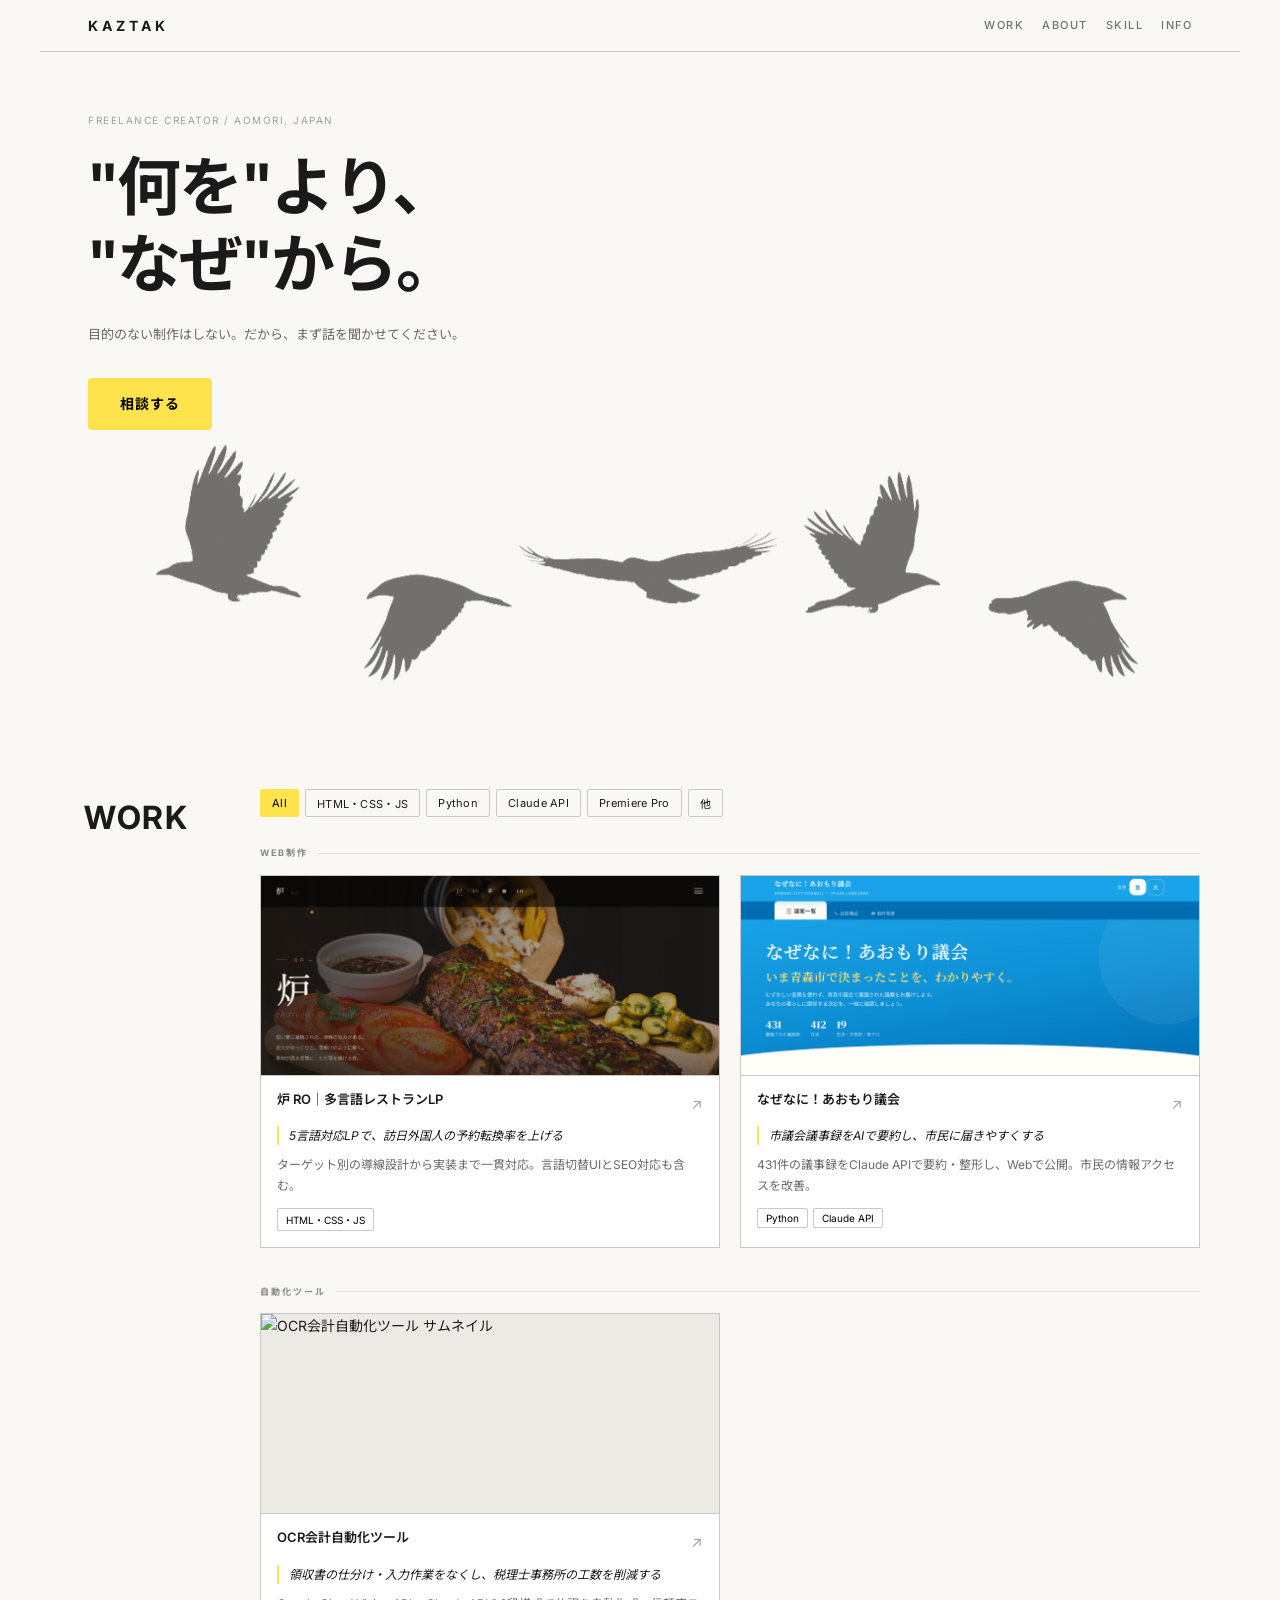
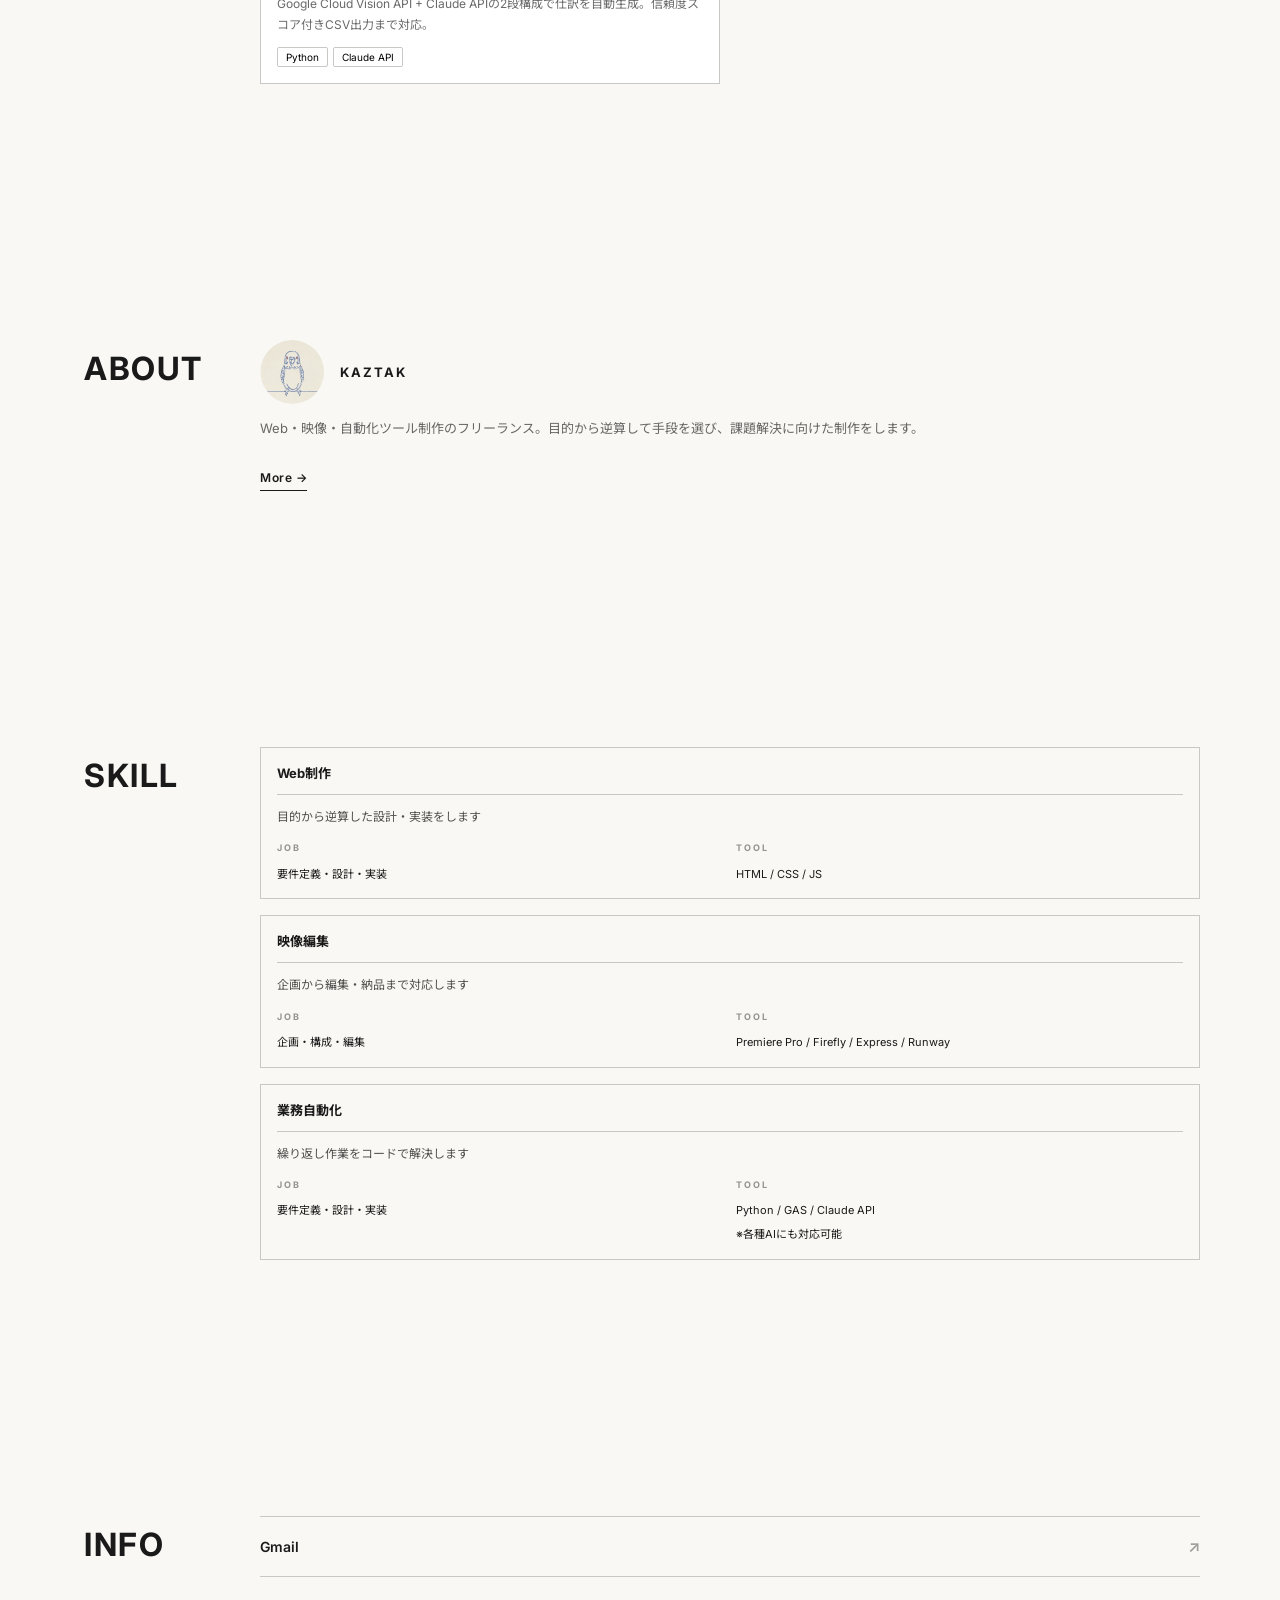
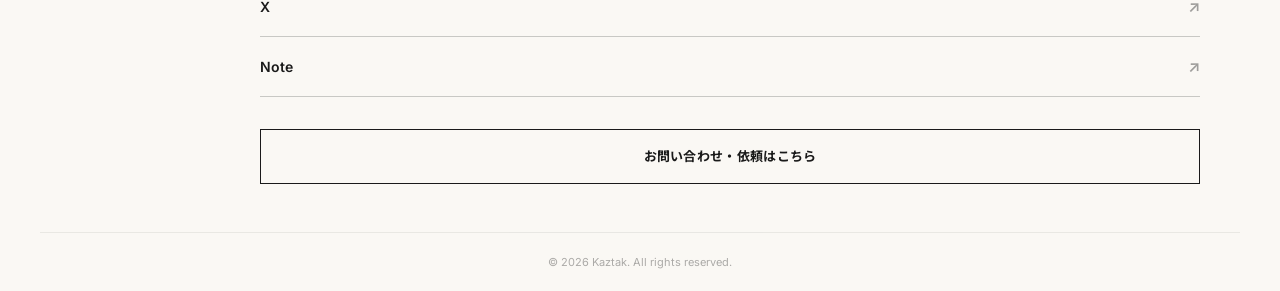
==== index.html @ bf5a6b58 "Update index.html" ====
<!DOCTYPE html>
<html lang="ja">
<head>
  <meta charset="UTF-8">
  <meta name="viewport" content="width=device-width, initial-scale=1.0">
  <title>Kaztak | Portfolio</title>
  <meta name="description" content="何を作るかより、なぜ作るかから考える。Web・映像・自動化ツール制作のポートフォリオ。">
  <link rel="preconnect" href="https://fonts.googleapis.com">
  <link rel="preconnect" href="https://fonts.gstatic.com" crossorigin>
  <link href="https://fonts.googleapis.com/css2?family=Inter:wght@400;500;600;700&family=Noto+Sans+JP:wght@400;500;700&display=swap" rel="stylesheet">
  <link rel="stylesheet" href="css/style.css">
  <link rel="icon" href="image/和紙SNSアイコン.png">
  <script src="js/script.js" defer></script>
</head>
<body>

  <!-- ========== Navigation ========== -->
  <nav class="nav" role="navigation" aria-label="メインナビゲーション">
    <div class="nav-logo"><a href="index.html">Kaztak</a></div>
    <div class="nav-links">
      <a href="#work">Work</a>
      <a href="#about">About</a>
      <a href="#skill">Skill</a>
      <a href="#info">Info</a>
    </div>
  </nav>

  <!-- ========== First View ========== -->
  <div class="fv">
    <p class="fv-eyebrow">Freelance Creator / Aomori, Japan</p>
    <h1 class="fv-headline">"何を"より、<br>"なぜ"から。</h1>
    <p class="fv-sub">目的のない制作はしない。だから、まず話を聞かせてください。</p>
    <a href="mailto:kaztak251001@gmail.com" class="fv-cta">相談する</a>
  </div>

  <img
    src="image/breakUpBirds.png"
    alt=""
    aria-hidden="true"
    class="fv-bird-bg"
  >

  <main>

    <!-- ========== WORK ========== -->
    <section id="work" class="section">
      <div class="section-wrapper">

        <div class="section-label" aria-hidden="true">
          <span class="section-label-en">Work</span>
          <span class="section-label-ja">制作物</span>
        </div>

        <div class="section-content">

          <!-- Tag Filter -->
          <div class="tag-filter" role="group" aria-label="タグでフィルター">
            <button class="tag-btn active" data-tag="all" aria-pressed="true">All</button>
            <button class="tag-btn" data-tag="html-css-js" aria-pressed="false">HTML・CSS・JS</button>
            <button class="tag-btn" data-tag="python" aria-pressed="false">Python</button>
            <button class="tag-btn" data-tag="claude-api" aria-pressed="false">Claude API</button>
            <button class="tag-btn" data-tag="premiere-pro" aria-pressed="false">Premiere Pro</button>
            <button class="tag-btn" data-tag="other" aria-pressed="false">他</button>
          </div>

          <!-- Category: Web制作 -->
          <div class="work-category">
            <div class="category-label">Web制作</div>
            <div class="work-cards">

              <article class="work-card" data-tags="html-css-js" onclick="location.href='work/ro.html'" style="cursor:pointer;">
                <div class="card-thumbnail">
                  <img src="image/roHero.png" alt="炉 RO サムネイル" loading="lazy">
                </div>
                <div class="card-body">
                  <div class="card-title-row">
                    <h3 class="card-title">炉 RO｜多言語レストランLP</h3>
                    <a href="work/ro.html" class="card-ext-link" aria-label="炉 RO 詳細ページへ" onclick="event.stopPropagation()">↗</a>
                  </div>
                  <p class="card-challenge">5言語対応LPで、訪日外国人の予約転換率を上げる</p>
                  <p class="card-desc">ターゲット別の導線設計から実装まで一貫対応。言語切替UIとSEO対応も含む。</p>
                  <div class="card-tags">
                    <button class="tag-chip" data-tag="html-css-js" onclick="event.stopPropagation()">HTML・CSS・JS</button>
                  </div>
                </div>
              </article>

              <article class="work-card" data-tags="python claude-api html-css-js" onclick="location.href='work/aomori-gikai.html'" style="cursor:pointer;">
                <div class="card-thumbnail">
                  <img src="image/nazenani_main.png" alt="なぜなに！あおもり議会 サムネイル" loading="lazy">
                </div>
                <div class="card-body">
                  <div class="card-title-row">
                    <h3 class="card-title">なぜなに！あおもり議会</h3>
                    <a href="work/aomori-gikai.html" class="card-ext-link" aria-label="なぜなに！あおもり議会 詳細ページへ" onclick="event.stopPropagation()">↗</a>
                  </div>
                  <p class="card-challenge">市議会議事録をAIで要約し、市民に届きやすくする</p>
                  <p class="card-desc">431件の議事録をClaude APIで要約・整形し、Webで公開。市民の情報アクセスを改善。</p>
                  <div class="card-tags">
                    <button class="tag-chip" data-tag="python" onclick="event.stopPropagation()">Python</button>
                    <button class="tag-chip" data-tag="claude-api" onclick="event.stopPropagation()">Claude API</button>
                  </div>
                </div>
              </article>

            </div><!-- /work-cards -->
          </div>

          <!-- Category: 自動化ツール -->
          <div class="work-category">
            <div class="category-label">自動化ツール</div>
            <div class="work-cards">

              <article class="work-card" data-tags="python claude-api" onclick="location.href='work/ocr.html'" style="cursor:pointer;">
                <div class="card-thumbnail">
                  <img src="image/ocrtool.png" alt="OCR会計自動化ツール サムネイル" loading="lazy">
                </div>
                <div class="card-body">
                  <div class="card-title-row">
                    <h3 class="card-title">OCR会計自動化ツール</h3>
                    <a href="work/ocr.html" class="card-ext-link" aria-label="OCR会計自動化ツール 詳細ページへ" onclick="event.stopPropagation()">↗</a>
                  </div>
                  <p class="card-challenge">領収書の仕分け・入力作業をなくし、税理士事務所の工数を削減する</p>
                  <p class="card-desc">Google Cloud Vision API + Claude APIの2段構成で仕訳を自動生成。信頼度スコア付きCSV出力まで対応。</p>
                  <div class="card-tags">
                    <button class="tag-chip" data-tag="python" onclick="event.stopPropagation()">Python</button>
                    <button class="tag-chip" data-tag="claude-api" onclick="event.stopPropagation()">Claude API</button>
                  </div>
                </div>
              </article>

            </div><!-- /work-cards -->
          </div>

        </div><!-- /section-content -->
      </div><!-- /section-wrapper -->
    </section>

    <!-- ========== ABOUT ========== -->
    <section id="about" class="section">
      <div class="section-wrapper">

        <div class="section-label" aria-hidden="true">
          <span class="section-label-en">About</span>
          <span class="section-label-ja">僕について</span>
        </div>

        <div class="section-content">
          <div class="about-name-row">
            <img
              src="image/和紙SNSアイコン.png"
              alt="KTAKAアイコン"
              class="about-icon"
            >
            <p class="about-name">Kaztak</p>
          </div>
          <p class="about-sub">Web・映像・自動化ツール制作のフリーランス。目的から逆算して手段を選び、課題解決に向けた制作をします。</p>
          <a href="about.html" class="more-link">More →</a>
        </div>

      </div>
    </section>

    <!-- ========== SKILL ========== -->
    <section id="skill" class="section">
      <div class="section-wrapper">

        <div class="section-label" aria-hidden="true">
          <span class="section-label-en">Skill</span>
          <span class="section-label-ja">できること</span>
        </div>

        <div class="section-content">
          <div class="skill-grid">

            <!-- Web制作 -->
            <div class="skill-box">
              <div class="skill-name">Web制作</div>
              <div class="skill-summary">目的から逆算した設計・実装をします</div>
              <div class="skill-cols">
                <div>
                  <span class="skill-col-label">Job</span>
                  <span class="skill-col-val">要件定義・設計・実装</span>
                </div>
                <div>
                  <span class="skill-col-label">Tool</span>
                  <span class="skill-col-val">HTML / CSS / JS</span>
                </div>
              </div>
            </div>

            <!-- 映像編集 -->
            <div class="skill-box">
              <div class="skill-name">映像編集</div>
              <div class="skill-summary">企画から編集・納品まで対応します</div>
              <div class="skill-cols">
                <div>
                  <span class="skill-col-label">Job</span>
                  <span class="skill-col-val">企画・構成・編集</span>
                </div>
                <div>
                  <span class="skill-col-label">Tool</span>
                  <span class="skill-col-val">Premiere Pro / Firefly / Express / Runway</span>
                </div>
              </div>
            </div>

            <!-- 業務自動化 -->
            <div class="skill-box">
              <div class="skill-name">業務自動化</div>
              <div class="skill-summary">繰り返し作業をコードで解決します</div>
              <div class="skill-cols">
                <div>
                  <span class="skill-col-label">Job</span>
                  <span class="skill-col-val">要件定義・設計・実装</span>
                </div>
                <div>
                  <span class="skill-col-label">Tool</span>
                  <span class="skill-col-val">Python / GAS / Claude API<br>※各種AIにも対応可能</span>
                </div>
              </div>
            </div>

          </div>
        </div><!-- /section-content -->
      </div><!-- /section-wrapper -->
    </section>

    <!-- ========== INFO ========== -->
    <section id="info" class="section">
      <div class="section-wrapper">

        <div class="section-label" aria-hidden="true">
          <span class="section-label-en">Info</span>
          <span class="section-label-ja">お問い合わせ</span>
        </div>

        <div class="section-content">
          <ul class="info-links">
            <li>
              <a href="/cdn-cgi/l/email-protection#cda6acb7b9aca6fff8fcfdfdfc8daaa0aca4a1e3aea2a0" class="info-link-row">
                <span>Gmail</span>
                <span class="info-link-arrow">↗</span>
              </a>
            </li>
            <li>
              <a href="https://x.com/kaztak260217" class="info-link-row">
                <span>X</span>
                <span class="info-link-arrow">↗</span>
              </a>
            </li>
            <li>
              <a href="https://note.com/kaztak251001" class="info-link-row">
                <span>Note</span>
                <span class="info-link-arrow">↗</span>
              </a>
            </li>
          </ul>
          <a href="mailto:kaztak251001@gmail.com" class="cta-btn">お問い合わせ・依頼はこちら</a>
        </div>

      </div>
    </section>

  </main>

  <footer class="footer" style="border-top: 1px solid var(--border);">
    <p>© 2026 Kaztak. All rights reserved.</p>
  </footer>

</body>
</html>
---- css/style.css ----
/* ==========================================
   CSS Custom Properties
   ========================================== */
:root {
  --bg: #FAF8F4;
  --text: #1A1A1A;
  --accent: #FFE34D;
  --accent-text: #000000;
  --hover: #3D63CC;
  --border: #C8C8C4;
  --nav-h: 52px;
  --label-w: 120px;
  --pad: 20px;
}

/* ==========================================
   Reset & Base
   ========================================== */
*, *::before, *::after {
  box-sizing: border-box;
  margin: 0;
  padding: 0;
}

html {
  scroll-behavior: smooth;
  background: var(--bg);
}

body {
  background: var(--bg);
  color: var(--text);
  font-family: 'Inter', 'Noto Sans JP', sans-serif;
  font-size: 14px;
  line-height: 1.7;
  min-height: 100vh;
  max-width: 1200px;
  margin: 0 auto;
}

a {
  color: inherit;
  text-decoration: none;
}

img {
  max-width: 100%;
  display: block;
}

/* ==========================================
   Navigation
   ========================================== */
.nav {
  position: sticky;
  top: 0;
  z-index: 100;
  background: var(--bg);
  height: var(--nav-h);
  display: flex;
  align-items: center;
  justify-content: space-between;
  padding: 0 var(--pad);
  border-bottom: 1px solid var(--border);
}

.nav-logo {
  font-weight: 700;
  font-size: 14px;
  letter-spacing: 4px;
  text-transform: uppercase;
}

.nav-logo a {
  color: inherit;
}

.nav-links {
  display: flex;
  gap: 18px;
}

.nav-links a {
  font-size: 11px;
  font-weight: 500;
  letter-spacing: 1.5px;
  text-transform: uppercase;
  transition: color 0.2s;
  opacity: 0.6;
}

.nav-links a:hover {
  color: var(--text);
  opacity: 1;
}

/* ==========================================
   First View
   ========================================== */
.fv {
  padding: 72px var(--pad) 120px;
  position: relative;
}

.fv-eyebrow {
  font-size: 10px;
  letter-spacing: 0.15em;
  text-transform: uppercase;
  opacity: 0.4;
  margin-bottom: 20px;
}

.fv-headline {
  font-size: clamp(28px, 8vw, 64px);
  font-weight: 700;
  line-height: 1.2;
  letter-spacing: -0.02em;
  margin-bottom: 20px;
}

.fv-sub {
  font-size: 13px;
  line-height: 1.8;
  opacity: 0.65;
  margin-bottom: 32px;
}

.fv-cta {
  display: inline-flex;
  align-items: center;
  gap: 8px;
  font-size: 14px;
  font-weight: 700;
  letter-spacing: 0.08em;
  text-transform: uppercase;
  color: var(--accent-text);
  background: var(--accent);
  border: none;
  padding: 14px 32px;
  border-radius: 4px;
  transition: opacity 0.2s;
  cursor: pointer;
}

.fv-cta:hover {
  opacity: 0.8;
}

.fv-eyebrow,
.fv-headline,
.fv-sub,
.fv-cta {
  opacity: 0;
}

/* ==========================================
   Section Layout (2-column: label + content)
   ========================================== */
.section {
  overflow: visible;
  scroll-margin-top: var(--nav-h);
  margin-bottom: 10rem;
}

.section:last-of-type {
  margin-bottom: 0;
}

.section-wrapper {
  display: flex;
  align-items: flex-start;
  overflow: visible;
}

.section-label {
  width: var(--label-w);
  flex-shrink: 0;
  position: sticky;
  top: var(--nav-h);
  height: fit-content;
  padding: 32px 0 32px 16px;
  display: flex;
  flex-direction: column;
  align-items: flex-start;
  overflow: visible;
  background: var(--bg);
  z-index: 10;
}

.section-label-en {
  font-size: 32px;
  font-weight: 700;
  letter-spacing: 0.05em;
  text-transform: uppercase;
  color: var(--text);
  display: block;
  position: relative;
  overflow: hidden;
  padding: 2px 4px;
  white-space: nowrap;
}

.section-label-en::before {
  content: '';
  position: absolute;
  top: 0; left: 0;
  width: 0; height: 100%;
  background: var(--accent);
  transition: width 0.3s ease;
  z-index: -1;
}

.section-label:hover .section-label-en::before,
.section-label.active .section-label-en::before {
  width: 100%;
}

.section-label-ja {
  display: none;
}

.section-content {
  flex: 1;
  padding: 32px var(--pad);
  min-width: 0;
  overflow: visible;
}

/* ==========================================
   Tag Filter
   ========================================== */
.tag-filter {
  display: flex;
  flex-wrap: wrap;
  gap: 6px;
  margin-bottom: 28px;
}

.tag-btn {
  padding: 5px 11px;
  border: 1px solid var(--border);
  background: transparent;
  color: var(--text);
  font-size: 11px;
  font-family: inherit;
  cursor: pointer;
  border-radius: 2px;
  transition: all 0.15s;
  letter-spacing: 0.3px;
}

.tag-btn.active,
.tag-btn:hover {
  background: var(--accent);
  color: var(--accent-text);
  border-color: var(--accent);
}

/* ==========================================
   Work Category
   ========================================== */
.work-category {
  margin-bottom: 36px;
}

.work-category:last-child {
  margin-bottom: 0;
}

.category-label {
  display: flex;
  align-items: center;
  gap: 10px;
  margin-bottom: 14px;
  font-size: 9px;
  font-weight: 700;
  letter-spacing: 2px;
  text-transform: uppercase;
  opacity: 0.5;
}

.category-label::after {
  content: '';
  flex: 1;
  height: 1px;
  background: var(--border);
}

/* ==========================================
   Work Card
   ========================================== */
.work-card {
  border: 1px solid var(--border);
  margin-bottom: 0;  /* 14px → 0 */
  background: #fff;
  transition: border-color 0.2s;
  position: relative;
  overflow: hidden;
  display: flex;
  flex-direction: column;
  height: 100%;  /* 追加 */
}

.work-card:last-child {
  margin-bottom: 0;
}

.work-card:hover {
  border-color: var(--hover);
}

.work-card.hidden {
  display: none;
}

/* Thumbnail placeholder (X pattern) */
.card-thumbnail {
  width: 100%;
  height: 200px;
  background: #ECEAE4;
  position: relative;
  overflow: hidden;
  flex-shrink: 0;
  border-bottom: 1px solid var(--border); 
}

.card-thumbnail img {
  position: absolute;
  top: 0;
  left: 0;
  width: 100%;
  height: 100%;
  object-fit: cover;
  object-position: center top;
  display: block;
}

.card-thumbnail.placeholder::before,
.card-thumbnail.placeholder::after {
  content: '';
  position: absolute;
  inset: 0;
}

.card-thumbnail.placeholder::before {
  background: linear-gradient(
    to bottom right,
    transparent calc(50% - 0.5px),
    var(--border) calc(50% - 0.5px),
    var(--border) calc(50% + 0.5px),
    transparent calc(50% + 0.5px)
  );
}

.card-thumbnail.placeholder::after {
  background: linear-gradient(
    to bottom left,
    transparent calc(50% - 0.5px),
    var(--border) calc(50% - 0.5px),
    var(--border) calc(50% + 0.5px),
    transparent calc(50% + 0.5px)
  );
}

/* Card Body */
.card-body {
  padding: 14px 16px 16px;
  display: flex;
  flex-direction: column;
}

.card-title-row {
  display: flex;
  align-items: flex-start;
  justify-content: space-between;
  gap: 8px;
  margin-bottom: 10px;
}

.card-title {
  font-size: 13px;
  font-weight: 600;
  line-height: 1.4;
  flex: 1;
}

.card-ext-link {
  font-size: 15px;
  opacity: 0.4;
  flex-shrink: 0;
  margin-top: 1px;
  transition: all 0.2s;
}

.card-ext-link:hover {
  color: var(--hover);
  opacity: 1;
}

.card-challenge {
  font-size: 12px;
  border-left: 2px solid var(--accent);
  padding-left: 10px;
  margin-bottom: 10px;
  line-height: 1.6;
  font-style: italic;
  display: -webkit-box;
  -webkit-line-clamp: 2;
  -webkit-box-orient: vertical;
  overflow: hidden;
}

.card-desc {
  font-size: 12px;
  opacity: 0.65;
  margin-bottom: 12px;
  line-height: 1.7;
  display: -webkit-box;
  -webkit-line-clamp: 2;
  -webkit-box-orient: vertical;
  overflow: hidden;
  flex: 1;
}

.card-tags {
  display: flex;
  flex-wrap: wrap;
  gap: 5px;
}

.tag-chip {
  font-size: 10px;
  padding: 3px 8px;
  border: 1px solid var(--border);
  border-radius: 2px;
  cursor: pointer;
  transition: all 0.15s;
  background: transparent;
  font-family: inherit;
}

.tag-chip:hover {
  background: var(--accent);
  border-color: var(--accent);
  color: var(--accent-text);
}

@media (max-width: 768px) {
  .work-card-overlay {
    display: none;
  }
}

/* Coming Soon card */
.work-card.coming-soon {
  background: transparent;
  border-style: dashed;
}

.work-card.coming-soon .card-body {
  padding: 30px 16px;
  display: flex;
  justify-content: center;
  align-items: center;
}

.coming-soon-text {
  font-size: 11px;
  letter-spacing: 4px;
  text-transform: uppercase;
  opacity: 0.3;
}

/* ==========================================
   About Section (index page)
   ========================================== */
.about-catch {
  font-size: 30px;
  font-weight: 700;
  line-height: 1.3;
  margin-bottom: 16px;
  letter-spacing: -0.5px;
}

.about-sub {
  font-size: 13px;
  line-height: 1.9;
  opacity: 0.65;
  margin-bottom: 24px;
}

.more-link {
  display: inline-flex;
  align-items: center;
  gap: 6px;
  font-size: 12px;
  font-weight: 600;
  letter-spacing: 0.5px;
  border-bottom: 1px solid currentColor;
  padding-bottom: 2px;
  transition: color 0.2s;
}

.more-link:hover {
  color: var(--hover);
}

/* ==========================================
   Skill Section
   ========================================== */
.skill-grid {
  display: flex;
  flex-direction: column;
  gap: 16px;
}

.skill-box {
  border: 1px solid var(--border);
  padding: 14px 16px;
}

.skill-name {
  font-size: 13px;
  font-weight: 700;
  margin-bottom: 12px;
  padding-bottom: 10px;
  border-bottom: 1px solid var(--border);
}

.skill-cols {
  display: grid;
  grid-template-columns: 1fr 1fr;
  gap: 12px;
}

.skill-col-label {
  display: block;
  font-size: 9px;
  font-weight: 700;
  letter-spacing: 2px;
  text-transform: uppercase;
  opacity: 0.45;
  margin-bottom: 5px;
}

.skill-col-val {
  font-size: 11px;
  line-height: 1.6;
}

/* ==========================================
   Info Section
   ========================================== */
.info-list {
  margin-bottom: 24px;
}

.info-row {
  display: flex;
  gap: 16px;
  padding: 13px 0;
  border-bottom: 1px solid var(--border);
  align-items: baseline;
}

.info-row:first-child {
  border-top: 1px solid var(--border);
}

.info-dt {
  font-size: 9px;
  font-weight: 700;
  letter-spacing: 2px;
  text-transform: uppercase;
  opacity: 0.45;
  min-width: 68px;
  flex-shrink: 0;
}

.info-dd {
  font-size: 13px;
  line-height: 1.6;
}

.cta-btn {
  display: block;
  width: 100%;
  padding: 15px 16px;
  background: transparent;
  color: var(--text);
  text-align: center;
  font-size: 13px;
  font-weight: 700;
  letter-spacing: 0.3px;
  border: 1px solid var(--text);
  cursor: pointer;
  font-family: inherit;
  position: relative;
  overflow: hidden;
  z-index: 1;
  transition: color 0.3s;
}

.cta-btn::before {
  content: '';
  position: absolute;
  top: 0; left: 0;
  width: 0; height: 100%;
  background: var(--accent);
  transition: width 0.3s ease;
  z-index: -1;
}

.cta-btn:hover::before {
  width: 100%;
}

/* ==========================================
   Footer
   ========================================== */
.footer {
  padding: 20px;
  text-align: center;
  font-size: 11px;
  opacity: 0.35;
}

/* ==========================================
   About Page (blue / serious theme)
   ========================================== */
.page-about {
  --bg: #0C1A2E;
  --text: #DDE8FF;
  --accent: #3D63CC;
  --accent-text: #ffffff;
  --hover: #7FA4FF;
  --border: rgba(255, 255, 255, 0.1);
  background: var(--bg);
  color: var(--text);
}

.page-about .nav {
  background: #081222;
  border-bottom-color: var(--border);
}

.page-about .tag-chip,
.page-about .skill-box,
.page-about .work-card {
  background: rgba(255, 255, 255, 0.04);
}

/* About page hero */
.about-hero {
  padding: 40px var(--pad) 32px;
  border-bottom: 1px solid var(--border);
}

.about-hero-label {
  font-size: 9px;
  font-weight: 700;
  letter-spacing: 4px;
  text-transform: uppercase;
  opacity: 0.4;
  margin-bottom: 16px;
}

.about-hero-title {
  font-size: 26px;
  font-weight: 700;
  line-height: 1.3;
  margin-bottom: 14px;
  letter-spacing: -0.5px;
}

.about-hero-sub {
  font-size: 13px;
  opacity: 0.55;
  line-height: 1.8;
}

/* About page sections */
.about-section {
  padding: 32px var(--pad);
  border-bottom: 1px solid var(--border);
}

.about-section-label {
  font-size: 9px;
  font-weight: 700;
  letter-spacing: 4px;
  text-transform: uppercase;
  opacity: 0.4;
  margin-bottom: 20px;
}

/* Career timeline */
.career-list {
  list-style: none;
  display: flex;
  flex-direction: column;
  gap: 0;
}

.career-item {
  display: flex;
  gap: 16px;
  padding: 16px 0;
  border-bottom: 1px solid var(--border);
}

.career-item:first-child {
  padding-top: 0;
}

.career-item:last-child {
  border-bottom: none;
  padding-bottom: 0;
}

.career-year {
  font-size: 11px;
  font-weight: 600;
  opacity: 0.4;
  min-width: 48px;
  flex-shrink: 0;
  padding-top: 2px;
  letter-spacing: 0.5px;
}

.career-text {
  font-size: 13px;
  line-height: 1.7;
}

.career-text strong {
  display: block;
  font-size: 13px;
  font-weight: 600;
  margin-bottom: 3px;
}

.career-text span {
  font-size: 12px;
  opacity: 0.55;
}

/* Thought flow diagram */
.flow-diagram {
  display: flex;
  flex-direction: column;
  gap: 0;
  margin-bottom: 24px;
}

.flow-step {
  display: flex;
  align-items: flex-start;
  gap: 16px;
  padding: 18px 0;
  border-bottom: 1px solid var(--border);
}

.flow-step:first-child {
  padding-top: 0;
}

.flow-step:last-child {
  border-bottom: none;
  padding-bottom: 0;
}

.flow-num {
  width: 28px;
  height: 28px;
  border: 1px solid var(--accent);
  border-radius: 50%;
  display: flex;
  align-items: center;
  justify-content: center;
  font-size: 11px;
  font-weight: 700;
  color: var(--accent);
  flex-shrink: 0;
}

.flow-body {
  flex: 1;
}

.flow-title {
  font-size: 13px;
  font-weight: 600;
  margin-bottom: 4px;
}

.flow-desc {
  font-size: 12px;
  opacity: 0.55;
  line-height: 1.7;
}

.flow-arrow {
  text-align: center;
  opacity: 0.2;
  font-size: 14px;
  margin: 2px 0;
}

.about-back-link {
  display: inline-flex;
  align-items: center;
  gap: 6px;
  font-size: 12px;
  font-weight: 600;
  opacity: 0.5;
  transition: opacity 0.2s;
  padding: 24px var(--pad);
  display: flex;
}

.about-back-link:hover {
  opacity: 1;
  color: var(--hover);
}

/* ==========================================
   Work Detail Page
   ========================================== */
.work-detail-hero {
  width: 100%;
  aspect-ratio: 16 / 9;
  background: #ECEAE4;
  position: relative;
  overflow: hidden;
}

.work-detail-hero.placeholder::before,
.work-detail-hero.placeholder::after {
  content: '';
  position: absolute;
  inset: 0;
}

.work-detail-hero.placeholder::before {
  background: linear-gradient(
    to bottom right,
    transparent calc(50% - 0.5px),
    var(--border) calc(50% - 0.5px),
    var(--border) calc(50% + 0.5px),
    transparent calc(50% + 0.5px)
  );
}

.work-detail-hero.placeholder::after {
  background: linear-gradient(
    to bottom left,
    transparent calc(50% - 0.5px),
    var(--border) calc(50% - 0.5px),
    var(--border) calc(50% + 0.5px),
    transparent calc(50% + 0.5px)
  );
}

.work-detail-hero img {
  width: 100%;
  height: 100%;
  object-fit: cover;
}

.work-detail-body {
  padding: 28px var(--pad);
}

.work-detail-tags {
  display: flex;
  flex-wrap: wrap;
  gap: 5px;
  margin-bottom: 14px;
}

.work-detail-title {
  font-size: 20px;
  font-weight: 700;
  line-height: 1.3;
  margin-bottom: 28px;
}

.work-detail-section {
  margin-bottom: 28px;
}

.work-detail-label {
  font-size: 9px;
  font-weight: 700;
  letter-spacing: 3px;
  text-transform: uppercase;
  opacity: 0.4;
  margin-bottom: 10px;
}

.work-detail-text {
  font-size: 13px;
  line-height: 1.85;
  opacity: 0.85;
}

.work-detail-divider {
  height: 1px;
  background: var(--border);
  margin: 28px 0;
}

.work-tool-list {
  display: flex;
  flex-wrap: wrap;
  gap: 6px;
}

.work-tool-chip {
  font-size: 11px;
  padding: 4px 10px;
  border: 1px solid var(--border);
  border-radius: 2px;
}

.work-cta-link {
  display: inline-flex;
  align-items: center;
  gap: 8px;
  font-size: 13px;
  font-weight: 600;
  padding: 13px 20px;
  background: var(--accent);
  color: var(--accent-text);
  border-radius: 2px;
  transition: all 0.2s;
  margin-top: 4px;
}

.work-cta-link:hover {
  background: var(--hover);
  color: #fff;
}

.work-back-link {
  display: inline-flex;
  align-items: center;
  gap: 6px;
  font-size: 12px;
  font-weight: 600;
  padding: var(--pad);
  opacity: 0.45;
  border-bottom: 1px solid var(--border);
  width: 100%;
  transition: opacity 0.2s;
}

.work-back-link:hover {
  opacity: 1;
  color: var(--hover);
}

/* ==========================================
   About Name (index page v2)
   ========================================== */
.about-name {
  font-size: 13px;
  font-weight: 700;
  letter-spacing: 0.15em;
  text-transform: uppercase;
  margin-bottom: 12px;
}

/* ==========================================
   Skill Summary
   ========================================== */
.skill-summary {
  font-size: 12px;
  line-height: 1.6;
  opacity: 0.75;
  margin-bottom: 14px;
}

/* ==========================================
   Info Links (v2)
   ========================================== */
.info-links {
  list-style: none;
  margin-bottom: 32px;
}

.info-link-row {
  display: flex;
  justify-content: space-between;
  align-items: center;
  padding: 16px 0;
  border-bottom: 1px solid var(--border);
  font-size: 14px;
  font-weight: 600;
  transition: color 0.2s;
}

.info-links li:first-child .info-link-row {
  border-top: 1px solid var(--border);
}

.info-link-row:hover {
  color: var(--hover);
}

.info-link-arrow {
  font-size: 16px;
  opacity: 0.4;
}

/* ==========================================
   Work Cards Grid Wrapper
   ========================================== */
.work-cards {
  display: flex;
  flex-direction: column;
  gap: 16px;
}

/* ==========================================
   And More Link
   ========================================== */
.and-more-link {
  display: inline-flex;
  align-items: center;
  font-size: 12px;
  letter-spacing: 0.05em;
  opacity: 0.5;
  margin-top: 12px;
  transition: opacity 0.2s, color 0.2s;
}

.and-more-link:hover {
  opacity: 1;
  color: var(--hover);
}

/* ==========================================
   FV Bird Background
   ========================================== */
.fv-bird-bg {
  display: block;
  width: 100%;
  mix-blend-mode: multiply;
  opacity: 0.55;
  margin-top: -6rem;
  pointer-events: none;
  margin-bottom: 40px;
}

.fv-eyebrow,
.fv-headline,
.fv-sub,
.fv-cta {
  opacity: 0;
}/* ==========================================
   About Icon (index page)
   ========================================== */
.about-name-row {
  display: flex;
  align-items: center;
  gap: 16px;
  margin-bottom: 12px;
}

.about-name-row .about-name {
  margin-bottom: 0;
}

.about-icon {
  width: 64px;
  height: 64px;
  border-radius: 50%;
  object-fit: cover;
  object-position: center 30%;
  flex-shrink: 0;
}

/* ==========================================
   RO Detail Page
   ========================================== */

/* Hero */
.ro-hero {
  width: 100%;
  height: 420px;
  position: relative;
  overflow: hidden;
}

.ro-hero img {
  width: 100%;
  height: 100%;
  object-fit: cover;
  object-position: center;
}

.ro-hero-overlay {
  position: absolute;
  inset: 0;
  background: rgba(0, 0, 0, 0.35);
}

/* Overview */
.ro-overview {
  padding: 48px var(--pad);
  border-bottom: 1px solid var(--border);
}

.ro-overview-grid {
  display: grid;
  grid-template-columns: 1fr 240px;
  gap: 40px;
  align-items: start;
}

.ro-eyebrow {
  font-size: 9px;
  font-weight: 700;
  letter-spacing: 3px;
  text-transform: uppercase;
  opacity: 0.4;
  margin-bottom: 12px;
}

.ro-title {
  font-size: 22px;
  font-weight: 700;
  line-height: 1.3;
  letter-spacing: -0.3px;
  margin-bottom: 16px;
}

.ro-desc {
  font-size: 13px;
  line-height: 1.9;
  opacity: 0.7;
}

.ro-meta-table {
  border: 1px solid var(--border);
}

.ro-meta-row {
  display: flex;
  justify-content: space-between;
  align-items: baseline;
  gap: 12px;
  padding: 10px 14px;
  border-bottom: 1px solid var(--border);
}

.ro-meta-row:last-child {
  border-bottom: none;
}

.ro-meta-key {
  font-size: 9px;
  font-weight: 700;
  letter-spacing: 1.5px;
  text-transform: uppercase;
  opacity: 0.45;
  flex-shrink: 0;
}

.ro-meta-val {
  font-size: 12px;
  text-align: right;
}

.ro-meta-val a {
  color: var(--hover);
  transition: opacity 0.2s;
}

.ro-meta-val a:hover {
  opacity: 0.7;
}

/* Thinking */
.ro-thinking {
  padding: 48px var(--pad);
  border-bottom: 1px solid var(--border);
}

.ro-section-label {
  font-size: 9px;
  font-weight: 700;
  letter-spacing: 3px;
  text-transform: uppercase;
  opacity: 0.4;
  margin-bottom: 20px;
}

.ro-block {
  border: 1px solid var(--border);
  padding: 20px;
  margin-bottom: 10px;
  background: #fff;
}

.ro-block:last-child {
  margin-bottom: 0;
}

.ro-block-label {
  font-size: 9px;
  font-weight: 700;
  letter-spacing: 2px;
  text-transform: uppercase;
  opacity: 0.4;
  padding-bottom: 12px;
  margin-bottom: 14px;
  border-bottom: 1px solid var(--border);
}

.ro-block-text {
  font-size: 13px;
  line-height: 1.9;
  opacity: 0.8;
}

/* Visuals */
.ro-visuals {
  padding: 48px var(--pad);
  border-bottom: 1px solid var(--border);
}

.ro-visuals-single {
  margin-bottom: 16px;
}

.ro-visuals-single .ro-visuals-img {
  aspect-ratio: unset;
  max-height: 300px;
  width: 100%;
  object-fit: cover;
  object-position: top;
  display: block;
}

.ro-visuals-img {
  width: 100%;
  display: block;
  border: 1px solid var(--border);
}

.ro-visuals-caption {
  font-size: 10px;
  opacity: 0.4;
  text-align: center;
  margin-top: 6px;
  margin-bottom: 16px;
}

.ro-visuals-grid-2 {
  display: grid;
  grid-template-columns: 1fr 1fr;
  gap: 12px;
  margin-bottom: 16px;
}

.ro-visuals-grid-2 .ro-visuals-img {
  aspect-ratio: 16 / 9;
  object-fit: cover;
  object-position: top;
}

.ro-visuals-grid-3 {
  display: grid;
  grid-template-columns: 1fr 1fr 1fr;
  gap: 12px;
}

.ro-visuals-sp-img {
  width: 100%;
  aspect-ratio: 9 / 16;
  object-fit: cover;
  object-position: top;
  display: block;
  border: 1px solid var(--border);
}

.ro-visuals-sp-wrap {
  display: inline-block;
  width: 120px;
}

.ro-visuals-sp-wrap .ro-visuals-caption {
  text-align: center;
  width: 100%;
}

/* Tools */
.ro-tools {
  padding: 48px var(--pad);
  border-bottom: 1px solid var(--border);
}

.ro-chip-row {
  display: flex;
  flex-wrap: wrap;
  gap: 8px;
  margin-top: 12px;
}

/* CTA */
.ro-cta {
  padding: 48px var(--pad);
  display: flex;
  align-items: center;
  gap: 24px;
  flex-wrap: wrap;
}

.ro-back-btn {
  font-size: 12px;
  font-weight: 600;
  opacity: 0.45;
  transition: opacity 0.2s;
}

.ro-back-btn:hover {
  opacity: 1;
}

/* ==========================================
   Responsive: Mobile (≤768px)
   ========================================== */
@media (max-width: 768px) {
  .section-wrapper {
    flex-direction: column;
  }

  .section-label {
    width: 100%;
    padding: 20px 20px 12px;
    border-bottom: 1px solid var(--border);
    position: static;
  }

  .skill-cols {
    grid-template-columns: 1fr;
  }

  .footer {
    flex-direction: column;
    gap: 8px;
    text-align: center;
  }

  .ro-hero {
    height: 240px;
  }

  .ro-overview {
    padding: 28px var(--pad);
  }

  .ro-overview-grid {
    grid-template-columns: 1fr;
    gap: 24px;
  }

  .ro-thinking,
  .ro-visuals,
  .ro-tools,
  .ro-cta {
    padding: 28px var(--pad);
  }

  .ro-visuals-grid-2 {
    grid-template-columns: 1fr;
  }

  .ro-visuals-grid-3 {
    grid-template-columns: 1fr 1fr;
  }

  .ro-cta {
    flex-direction: column;
    align-items: flex-start;
    gap: 16px;
  }
}

/* ==========================================
   Responsive: Desktop (≥769px)
   ========================================== */
@media (min-width: 769px) {
  .nav {
    padding: 0 48px;
  }

  .fv {
    padding: 60px 48px 90px;
  }

  .section-label {
    width: 180px;
    padding: 48px 0 48px 40px;
  }

  .section-content {
    padding: 48px 40px;
  }

  .work-cards {
    display: grid;
    grid-template-columns: 1fr 1fr;
    gap: 20px;
  }

  .work-card.coming-soon {
    grid-column: 1 / -1;
  }
}

/* ==========================================
   Lightbox
   ========================================== */
.ro-lightbox-trigger {
  cursor: zoom-in;
}

.ro-lightbox {
  display: none;
  position: fixed;
  inset: 0;
  z-index: 999;
  align-items: center;
  justify-content: center;
}

.ro-lightbox.active {
  display: flex;
}

.ro-lightbox-backdrop {
  position: absolute;
  inset: 0;
  background: rgba(0, 0, 0, 0.88);
}

.ro-lightbox-inner {
  position: relative;
  z-index: 1;
  max-height: 90vh;
  display: flex;
  align-items: center;
}

.ro-lightbox-inner img {
  max-height: 90vh;
  max-width: 90vw;
  width: auto;
  display: block;
  object-fit: contain;
}

.ro-lightbox-close {
  position: absolute;
  top: -36px;
  right: 0;
  background: none;
  border: none;
  color: #fff;
  font-size: 20px;
  cursor: pointer;
  opacity: 0.7;
  transition: opacity 0.2s;
  font-family: inherit;
}

.ro-lightbox-close:hover {
  opacity: 1;
}
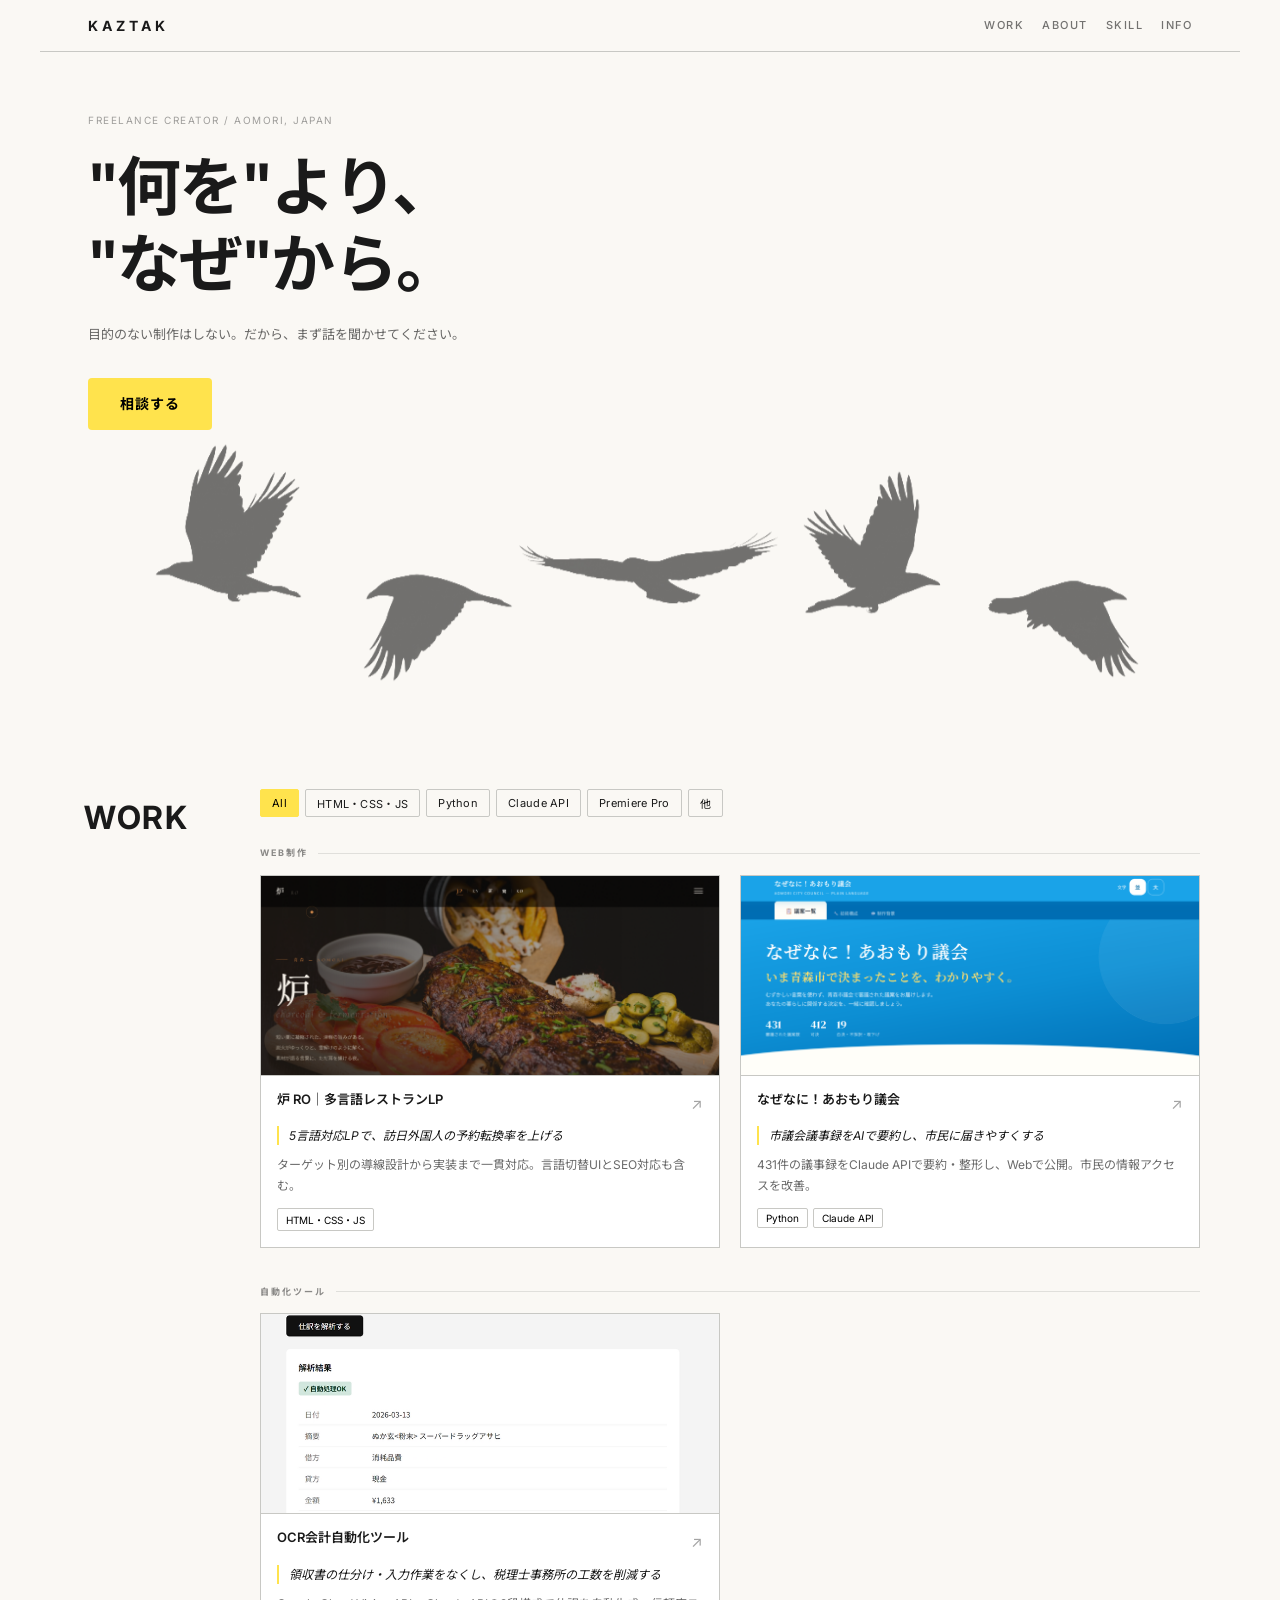
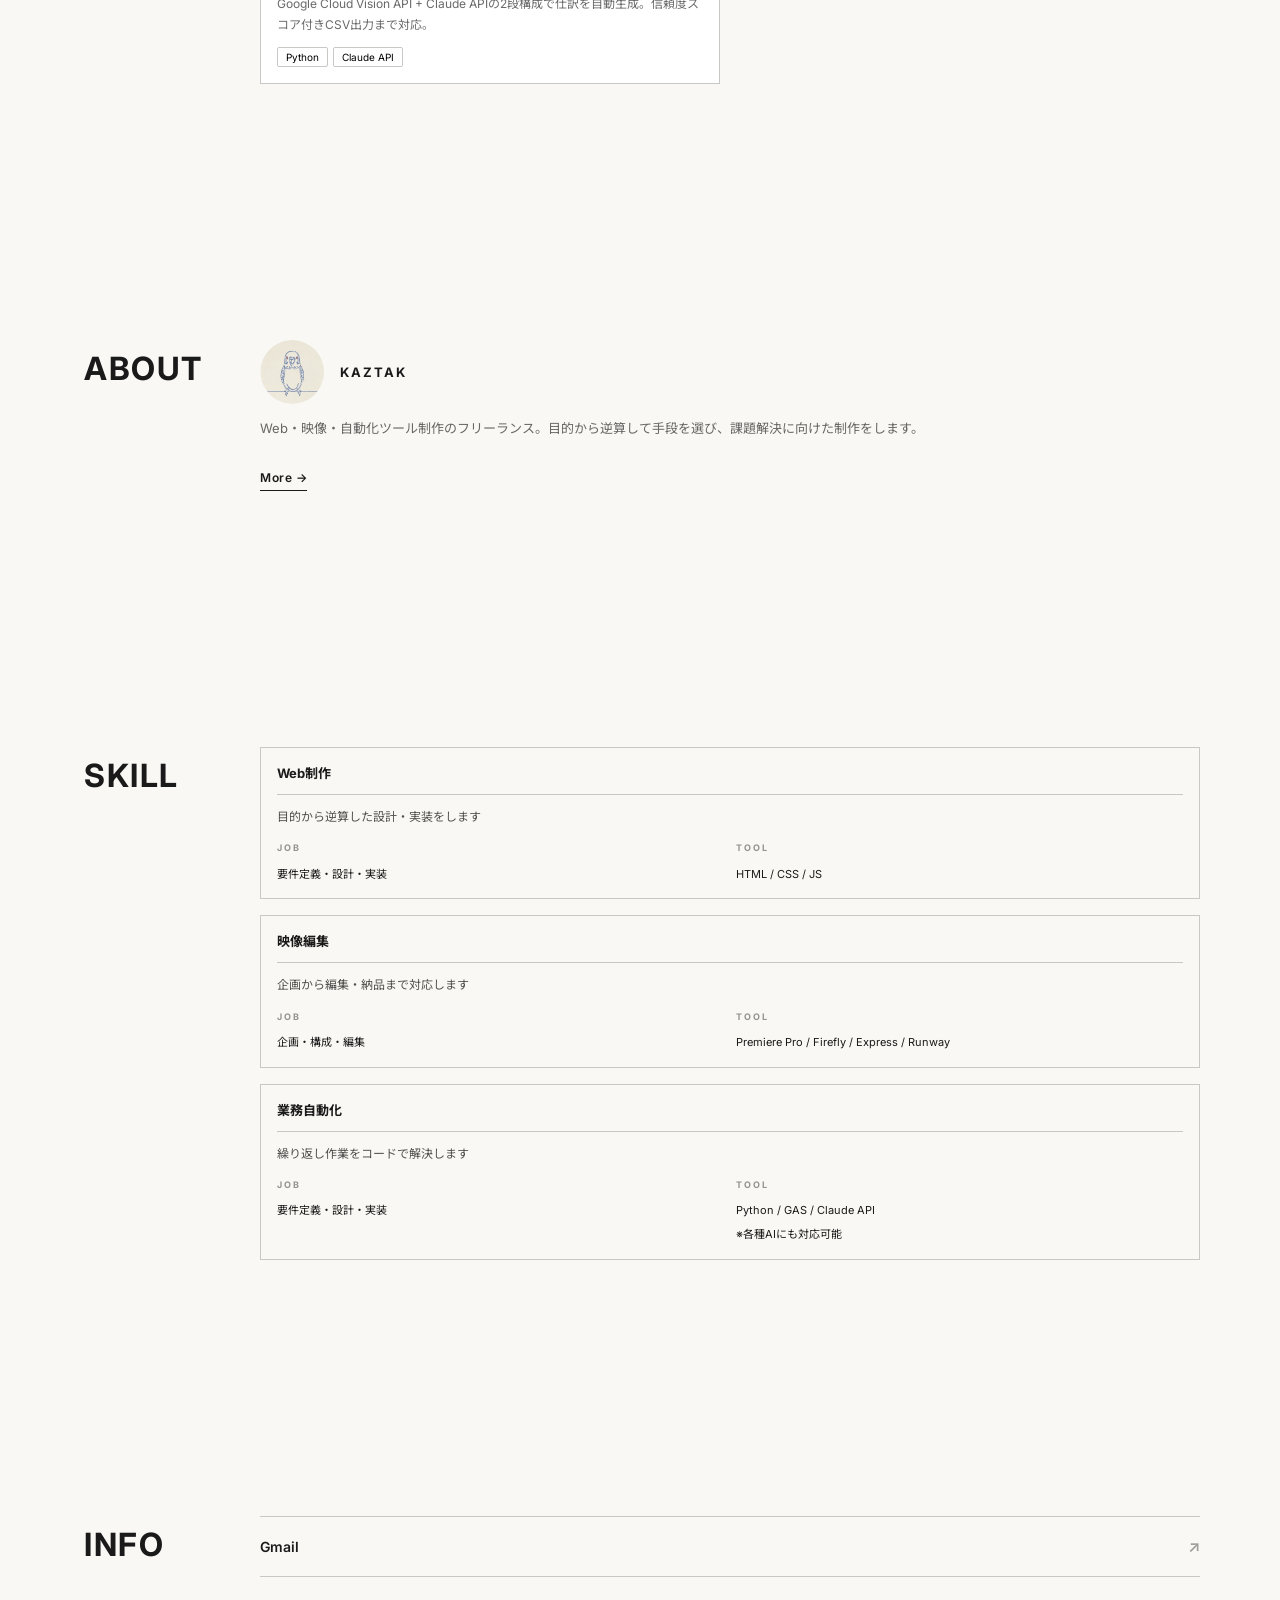
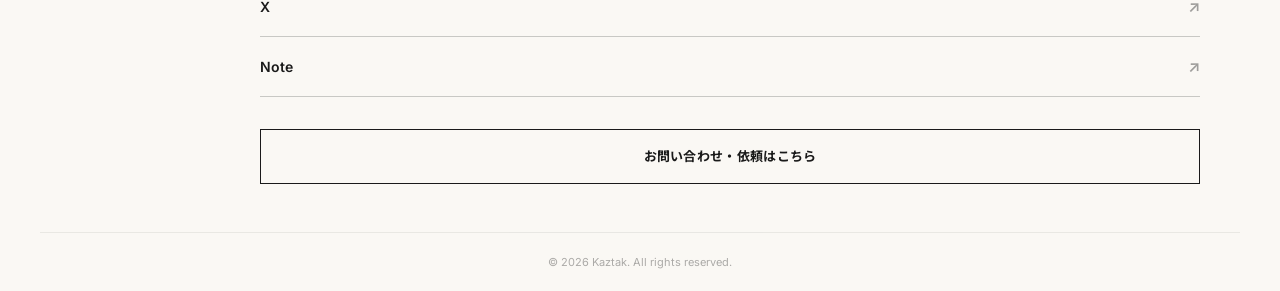
==== commit 6b06bd73: "Update index.html" ====
--- a/index.html
+++ b/index.html
@@ -113,7 +113,7 @@
 
               <article class="work-card" data-tags="python claude-api" onclick="location.href='work/ocr.html'" style="cursor:pointer;">
                 <div class="card-thumbnail">
-                  <img src="image/ocrtool.png" alt="OCR会計自動化ツール サムネイル" loading="lazy">
+                  <img src="image/ocrTool.png" alt="OCR会計自動化ツール サムネイル" loading="lazy">
                 </div>
                 <div class="card-body">
                   <div class="card-title-row">
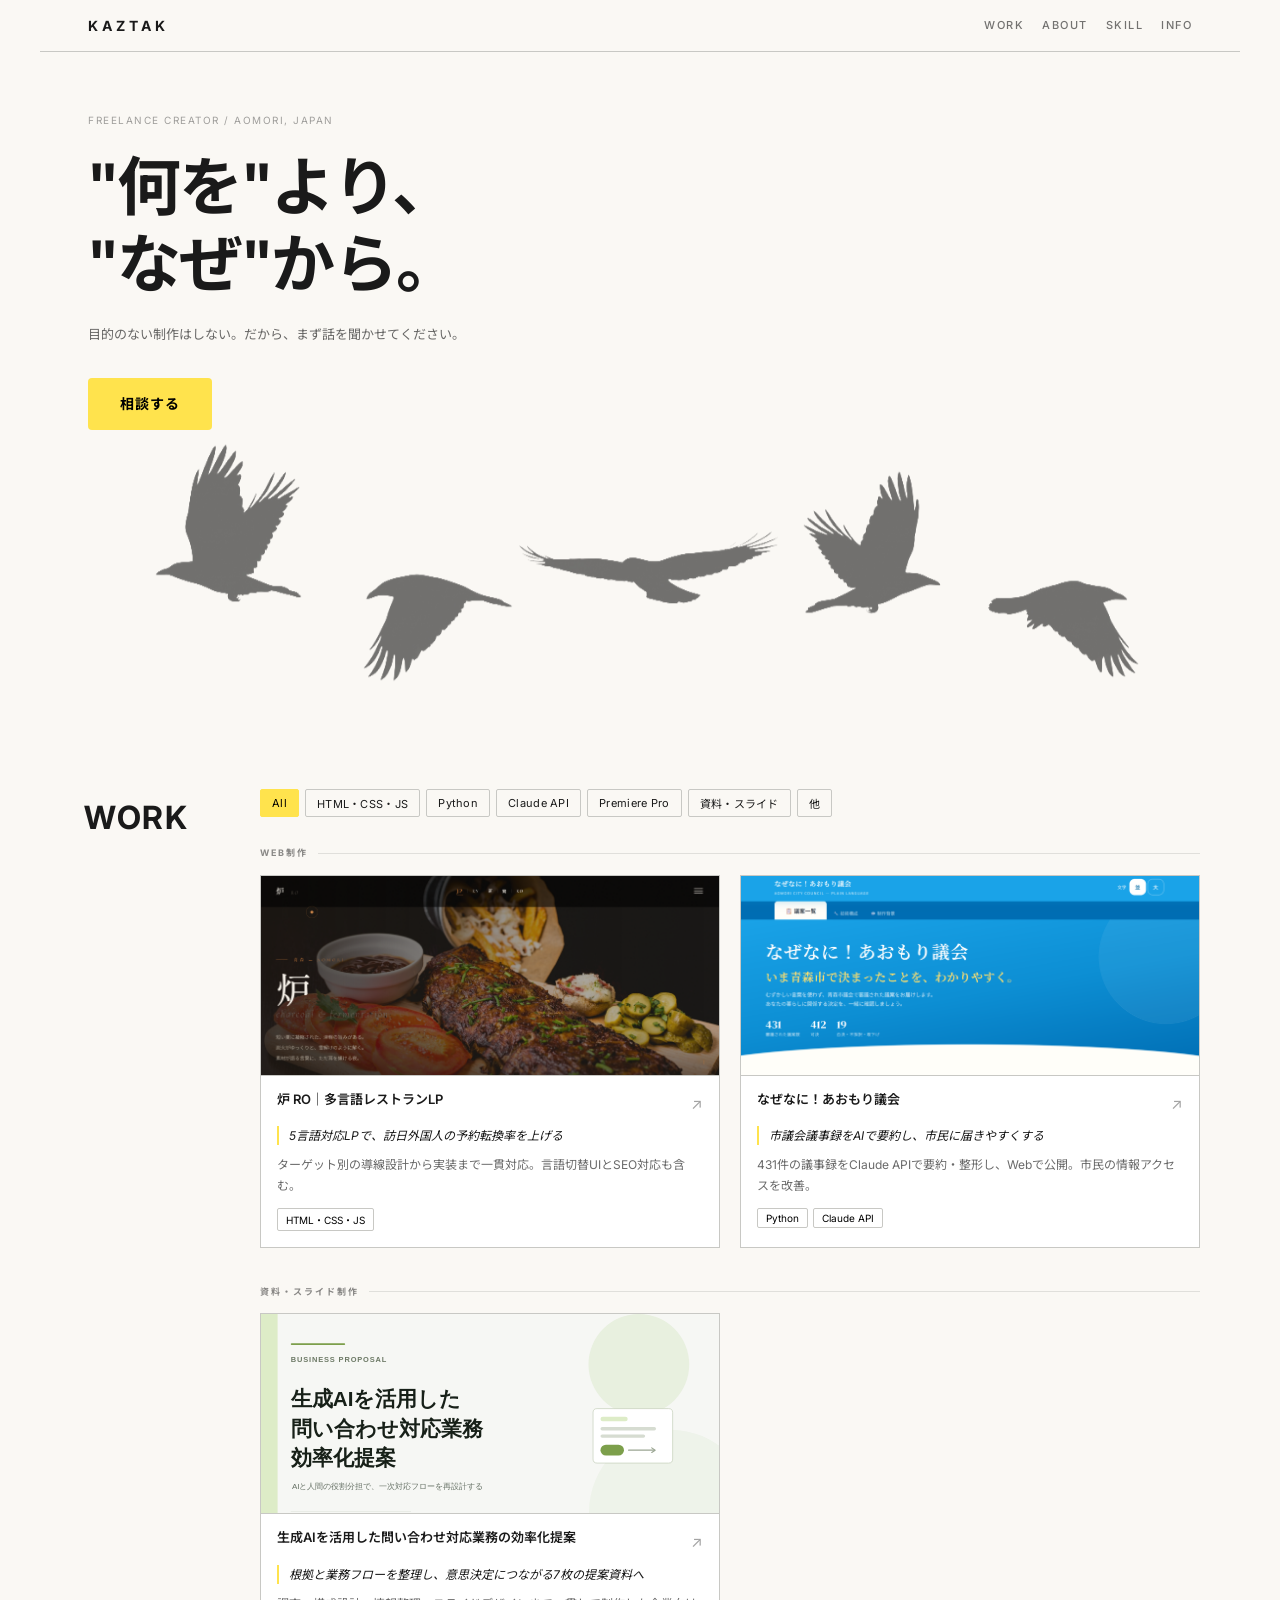
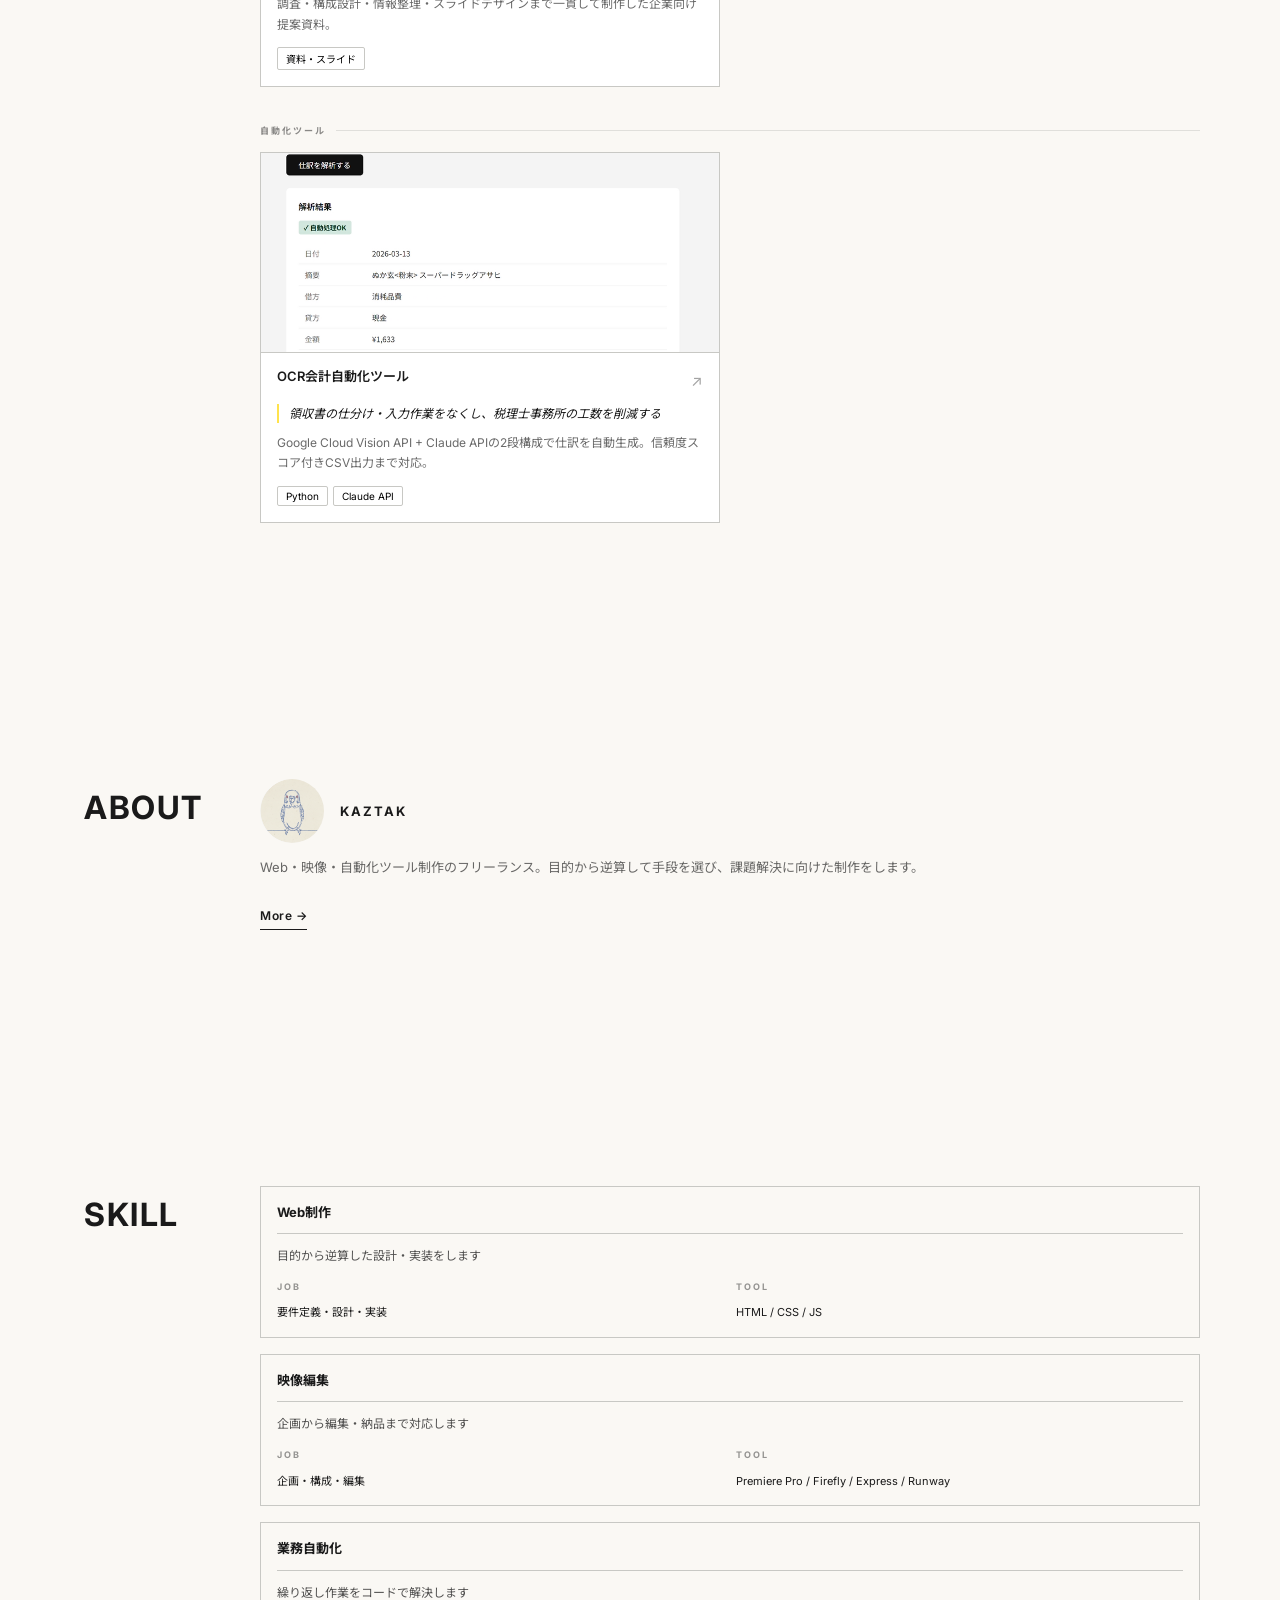
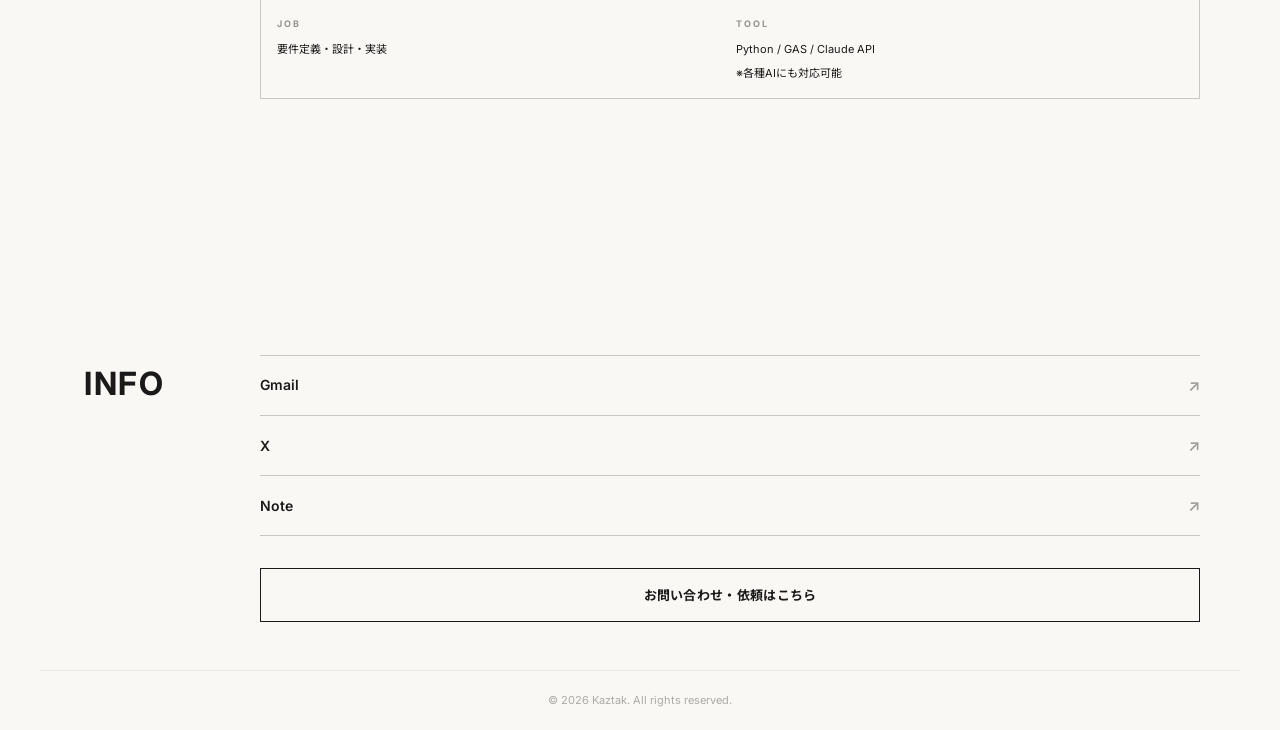
==== commit 44f513db: "add AI proposal deck to portfolio index" ====
--- a/index.html
+++ b/index.html
@@ -12,6 +12,17 @@
   <link rel="icon" href="image/和紙SNSアイコン.png">
   <script src="js/script.js" defer></script>
 </head>
+  
+<!-- Google tag (gtag.js) -->
+<script async src="https://www.googletagmanager.com/gtag/js?id=G-MD04RKFPPN"></script>
+<script>
+  window.dataLayer = window.dataLayer || [];
+  function gtag(){dataLayer.push(arguments);}
+  gtag('js', new Date());
+
+  gtag('config', 'G-MD04RKFPPN');
+</script>
+  
 <body>
 
   <!-- ========== Navigation ========== -->
@@ -60,6 +71,7 @@
             <button class="tag-btn" data-tag="python" aria-pressed="false">Python</button>
             <button class="tag-btn" data-tag="claude-api" aria-pressed="false">Claude API</button>
             <button class="tag-btn" data-tag="premiere-pro" aria-pressed="false">Premiere Pro</button>
+            <button class="tag-btn" data-tag="presentation-design" aria-pressed="false">資料・スライド</button>
             <button class="tag-btn" data-tag="other" aria-pressed="false">他</button>
           </div>
 
@@ -99,6 +111,31 @@
                   <div class="card-tags">
                     <button class="tag-chip" data-tag="python" onclick="event.stopPropagation()">Python</button>
                     <button class="tag-chip" data-tag="claude-api" onclick="event.stopPropagation()">Claude API</button>
+                  </div>
+                </div>
+              </article>
+
+            </div><!-- /work-cards -->
+          </div>
+
+          <!-- Category: 資料・スライド制作 -->
+          <div class="work-category">
+            <div class="category-label">資料・スライド制作</div>
+            <div class="work-cards">
+
+              <article class="work-card" data-tags="presentation-design" onclick="location.href='work/ai-inquiry-proposal.html'" style="cursor:pointer;">
+                <div class="card-thumbnail">
+                  <img src="image/ai-inquiry-deck.svg" alt="生成AIを活用した問い合わせ対応業務の効率化提案 サムネイル" loading="lazy">
+                </div>
+                <div class="card-body">
+                  <div class="card-title-row">
+                    <h3 class="card-title">生成AIを活用した問い合わせ対応業務の効率化提案</h3>
+                    <a href="work/ai-inquiry-proposal.html" class="card-ext-link" aria-label="生成AI問い合わせ対応提案 詳細ページへ" onclick="event.stopPropagation()">↗</a>
+                  </div>
+                  <p class="card-challenge">根拠と業務フローを整理し、意思決定につながる7枚の提案資料へ</p>
+                  <p class="card-desc">調査・構成設計・情報整理・スライドデザインまで一貫して制作した企業向け提案資料。</p>
+                  <div class="card-tags">
+                    <button class="tag-chip" data-tag="presentation-design" onclick="event.stopPropagation()">資料・スライド</button>
                   </div>
                 </div>
               </article>
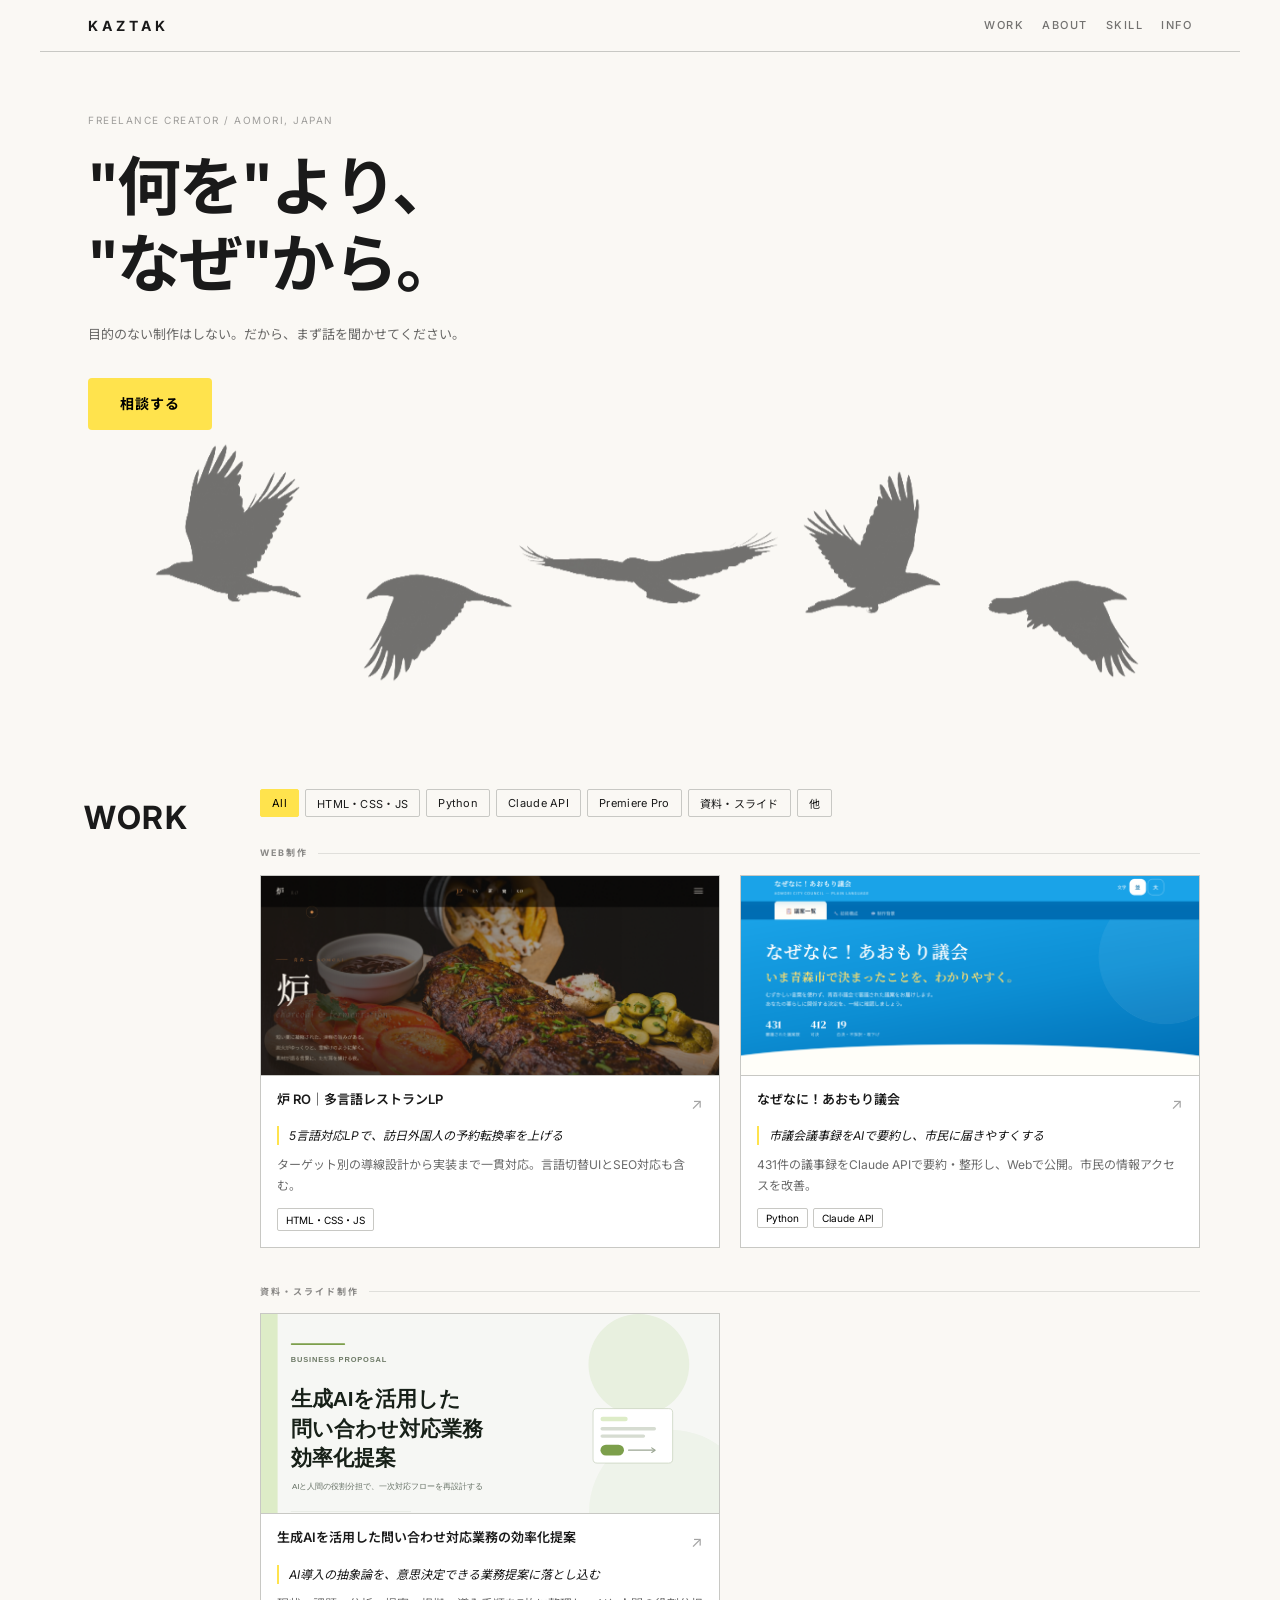
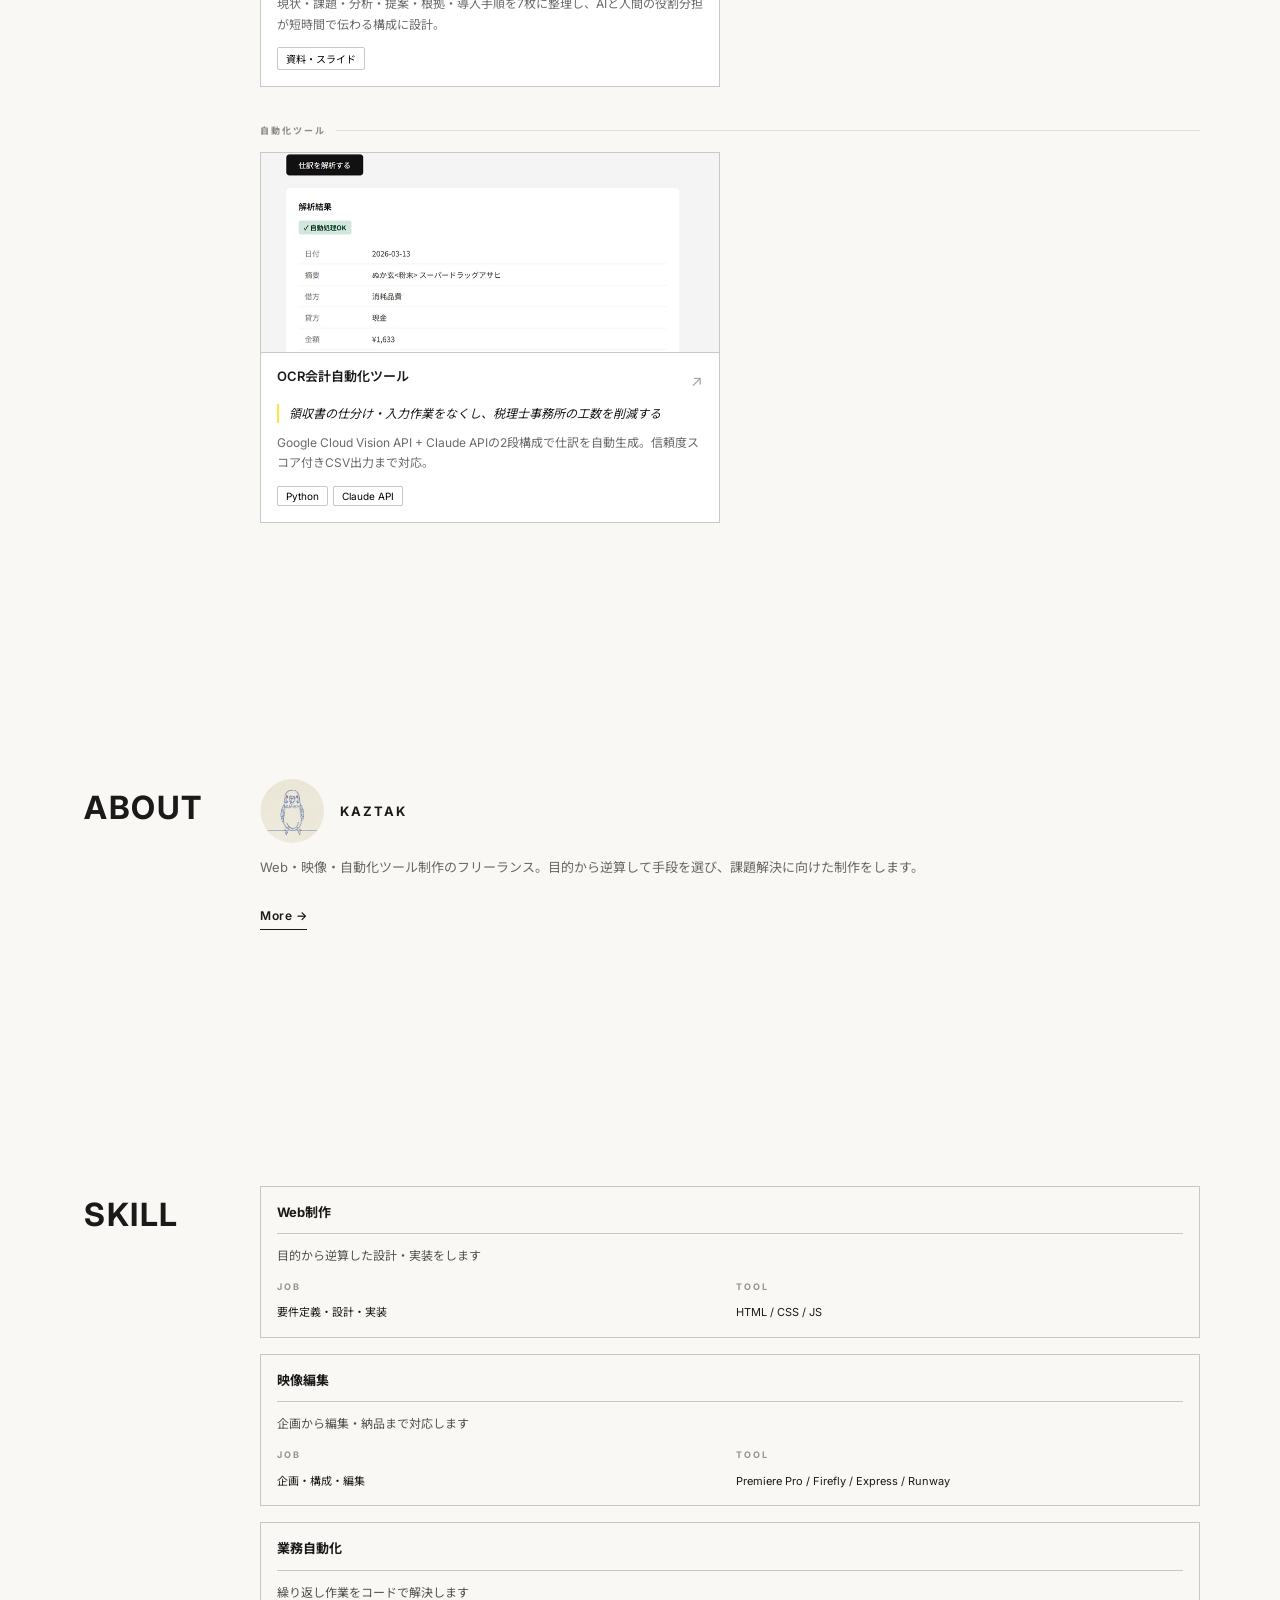
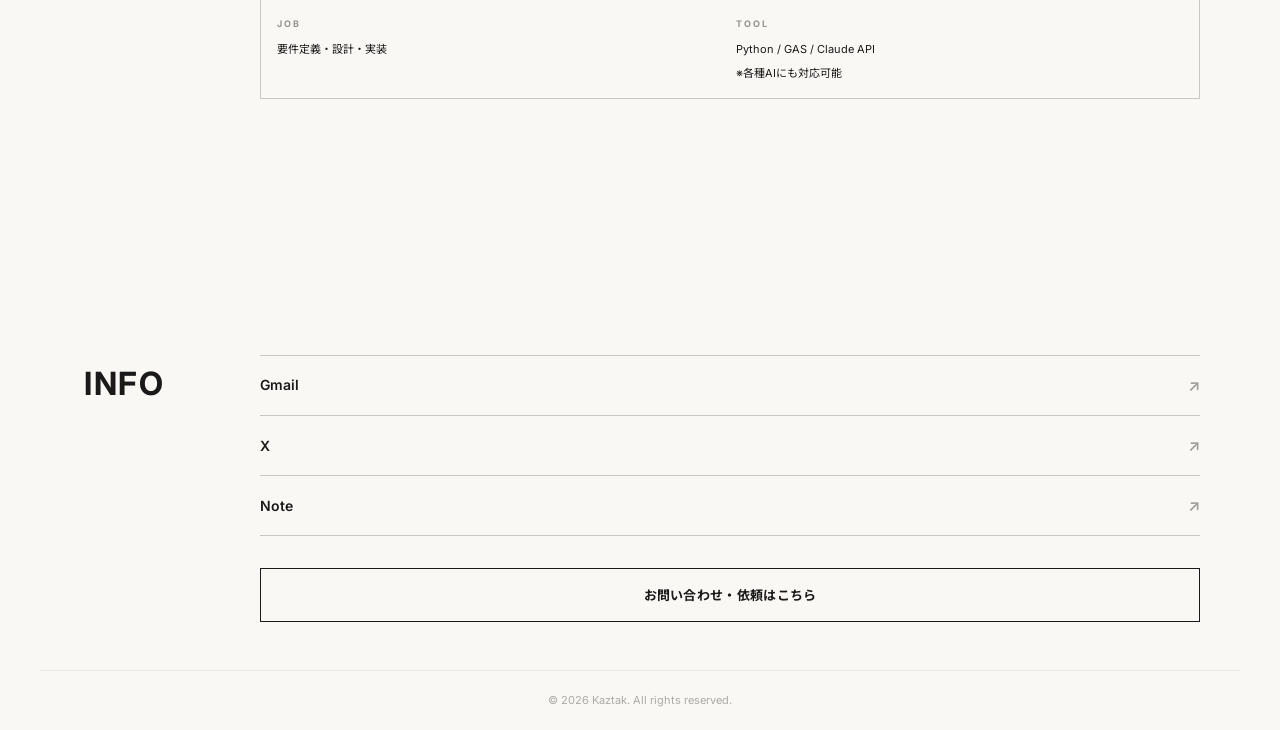
==== commit bfaa11ba: "align presentation card copy and asset path" ====
--- a/index.html
+++ b/index.html
@@ -125,15 +125,15 @@
 
               <article class="work-card" data-tags="presentation-design" onclick="location.href='work/ai-inquiry-proposal.html'" style="cursor:pointer;">
                 <div class="card-thumbnail">
-                  <img src="image/ai-inquiry-deck.svg" alt="生成AIを活用した問い合わせ対応業務の効率化提案 サムネイル" loading="lazy">
+                  <img src="assets/works/ai-inquiry-proposal/cover.svg" alt="生成AIを活用した問い合わせ対応業務の効率化提案 サムネイル" loading="lazy">
                 </div>
                 <div class="card-body">
                   <div class="card-title-row">
                     <h3 class="card-title">生成AIを活用した問い合わせ対応業務の効率化提案</h3>
                     <a href="work/ai-inquiry-proposal.html" class="card-ext-link" aria-label="生成AI問い合わせ対応提案 詳細ページへ" onclick="event.stopPropagation()">↗</a>
                   </div>
-                  <p class="card-challenge">根拠と業務フローを整理し、意思決定につながる7枚の提案資料へ</p>
-                  <p class="card-desc">調査・構成設計・情報整理・スライドデザインまで一貫して制作した企業向け提案資料。</p>
+                  <p class="card-challenge">AI導入の抽象論を、意思決定できる業務提案に落とし込む</p>
+                  <p class="card-desc">現状・課題・分析・提案・根拠・導入手順を7枚に整理し、AIと人間の役割分担が短時間で伝わる構成に設計。</p>
                   <div class="card-tags">
                     <button class="tag-chip" data-tag="presentation-design" onclick="event.stopPropagation()">資料・スライド</button>
                   </div>
@@ -306,4 +306,4 @@
   </footer>
 
 </body>
-</html>
+</html>
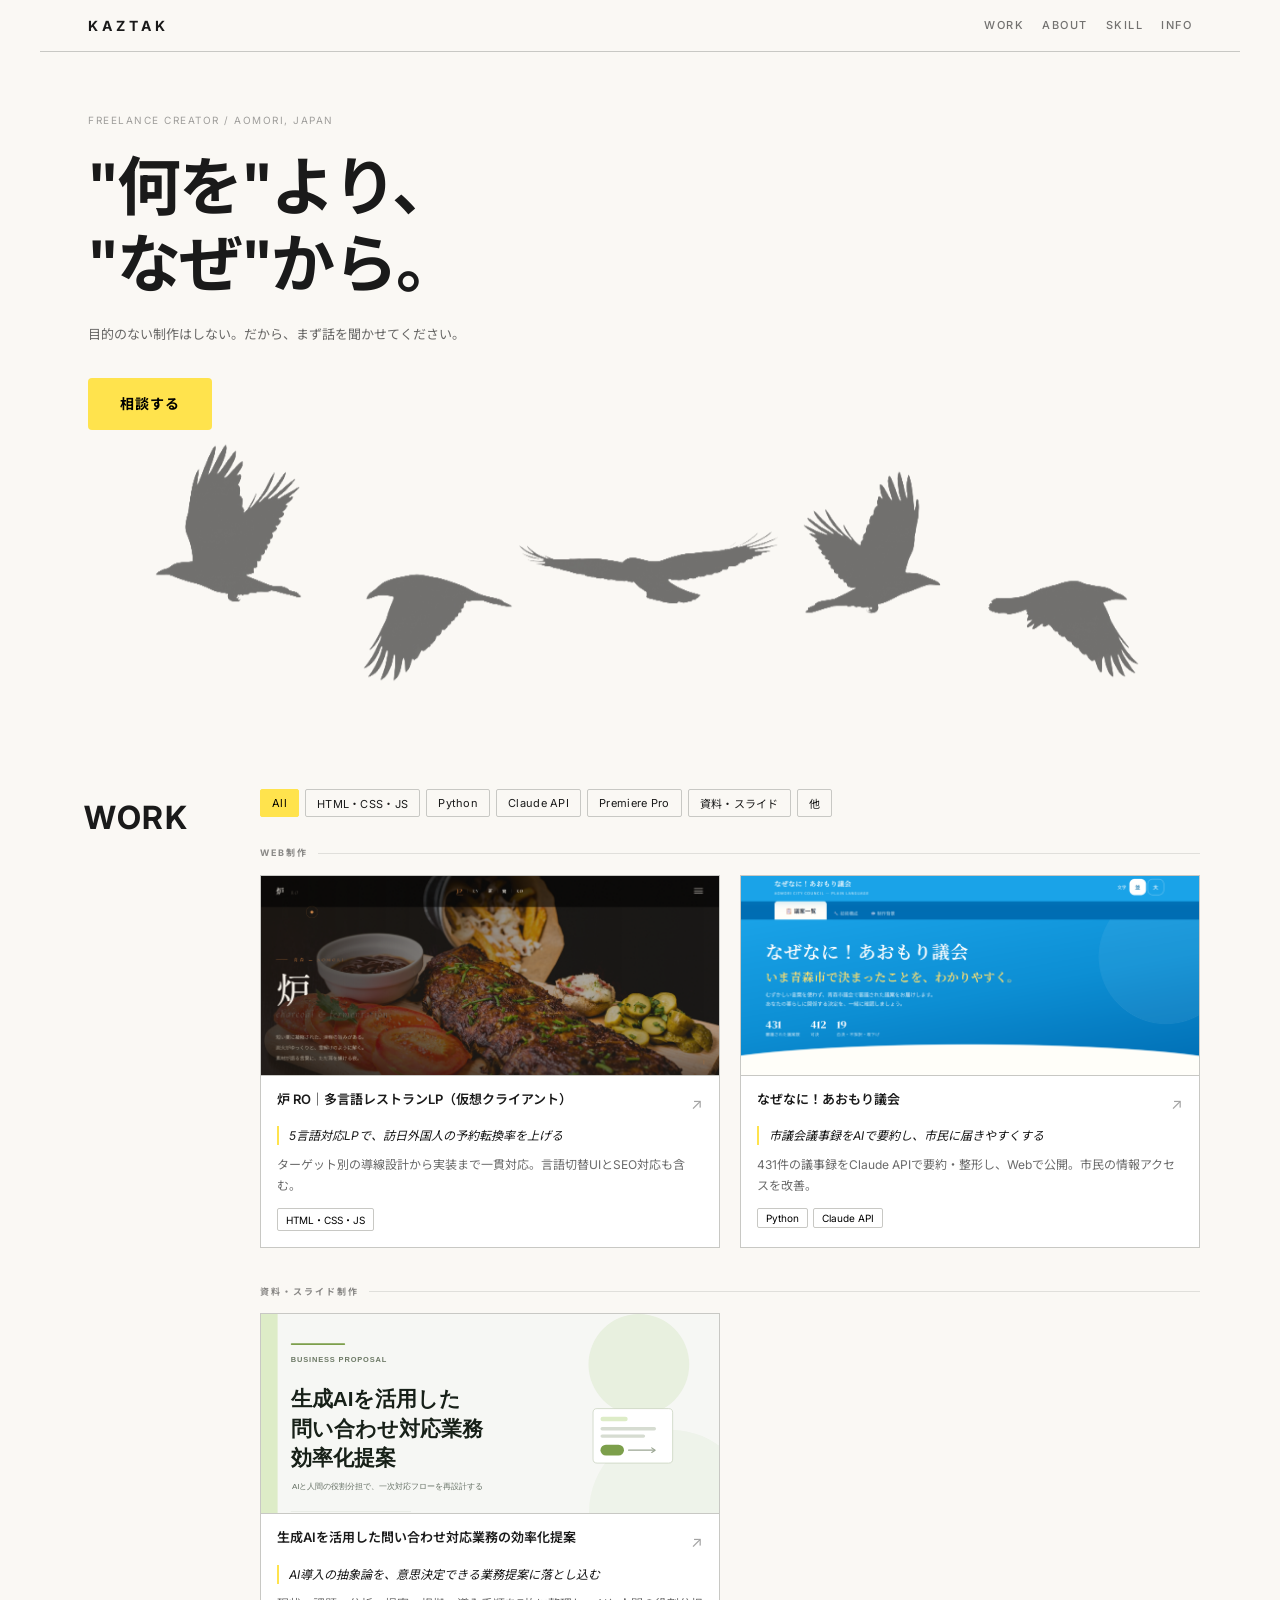
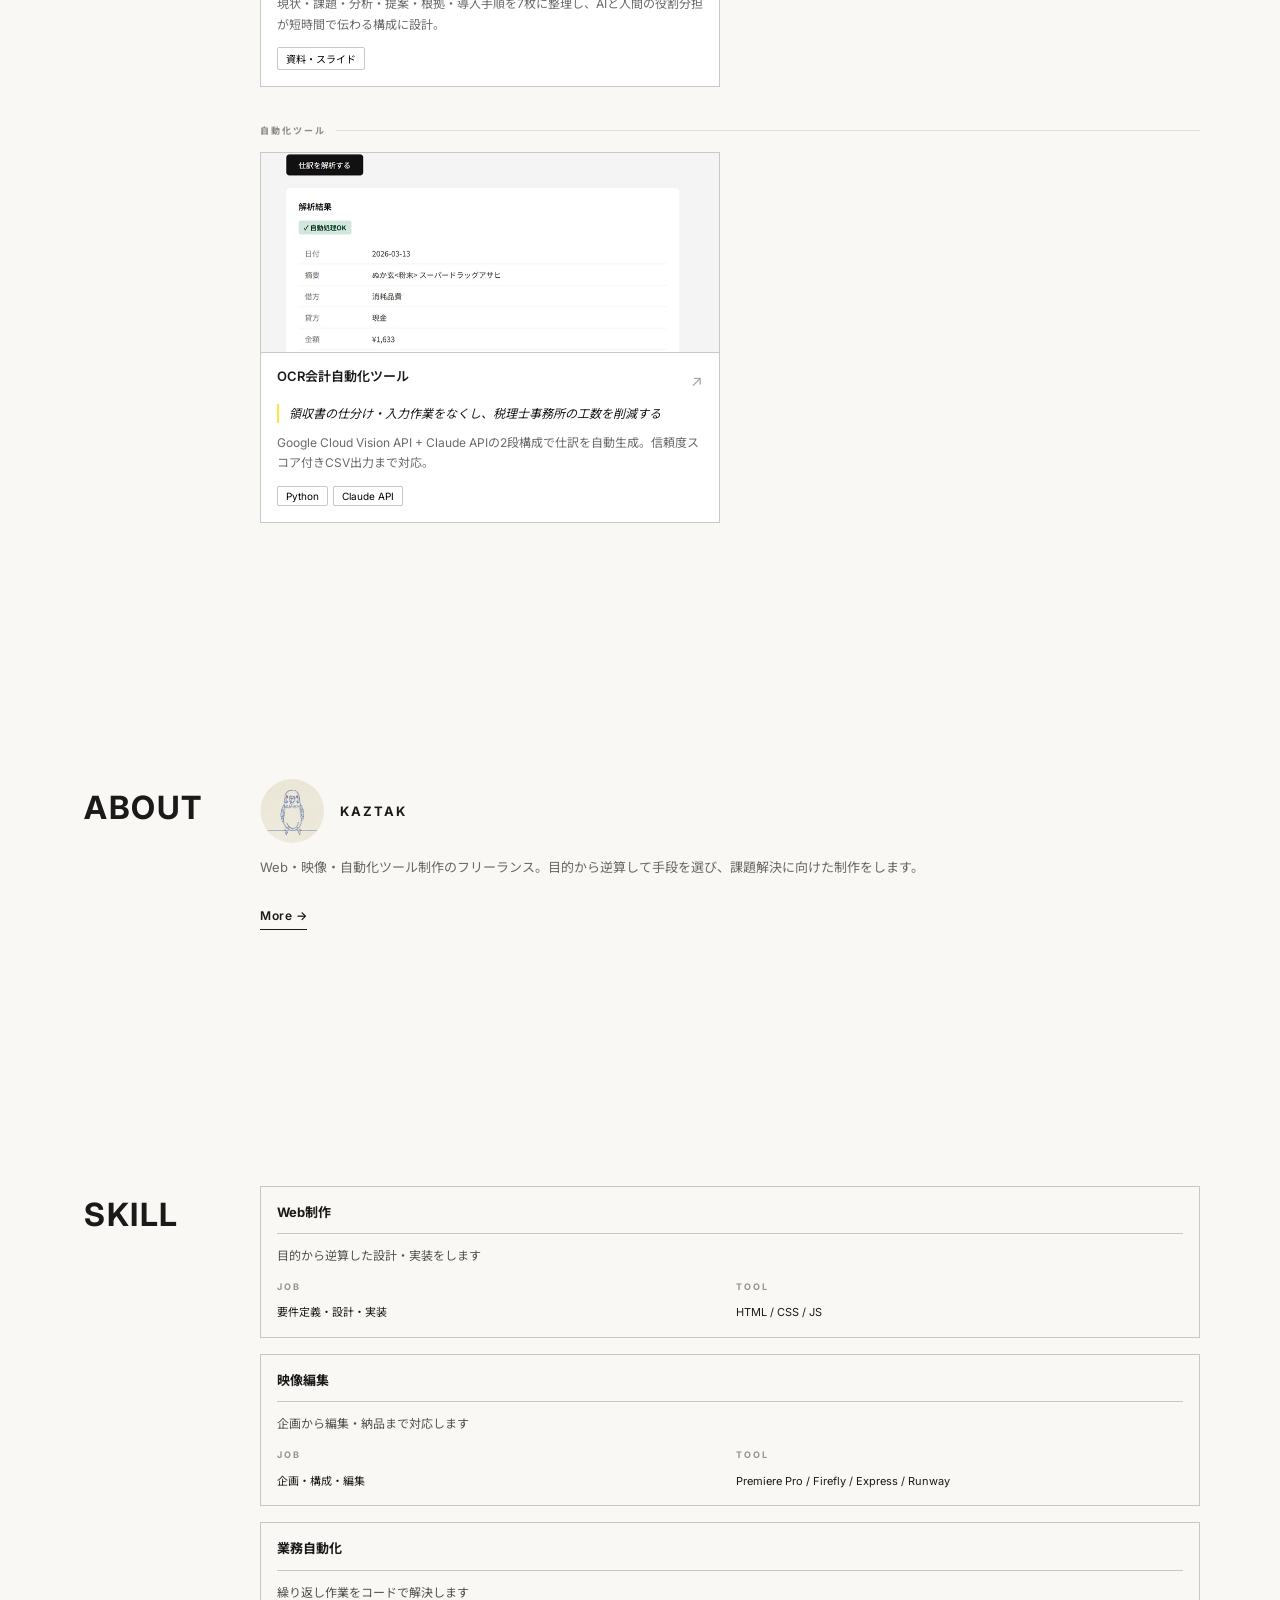
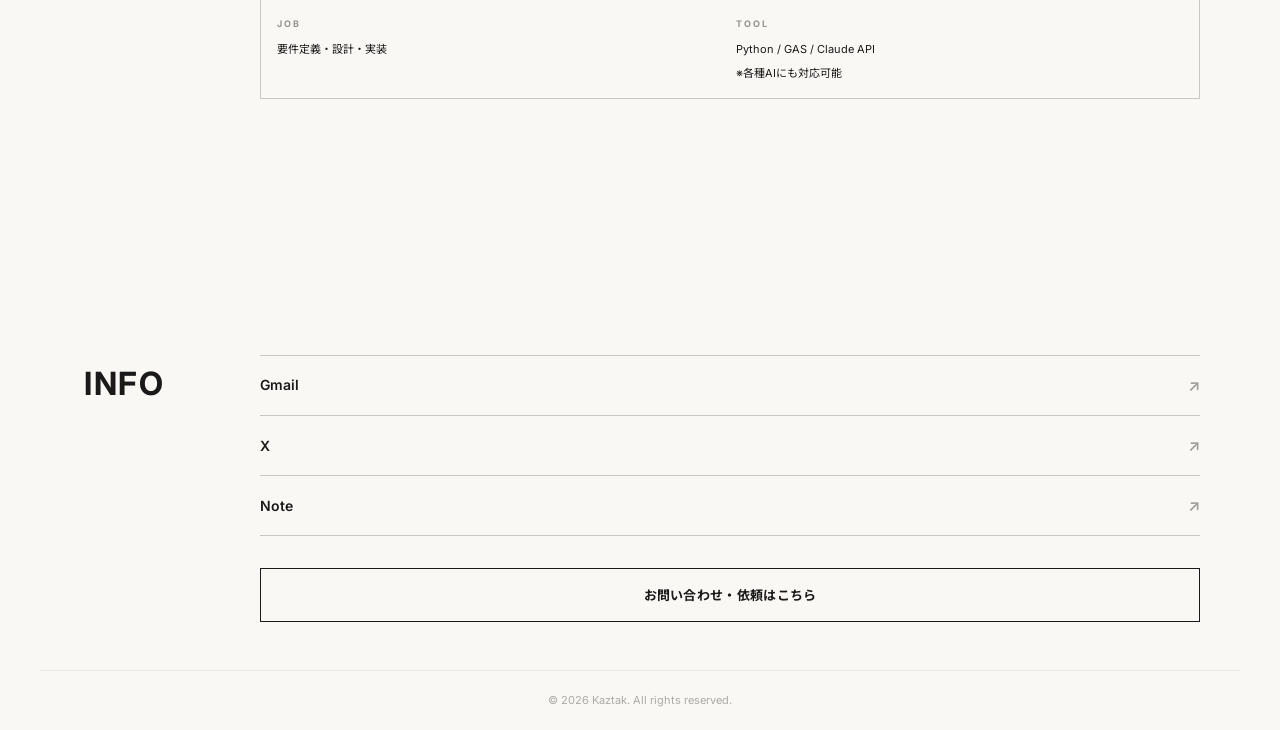
==== commit 80e0ad47: "portfolio: label RO card as virtual client" ====
--- a/index.html
+++ b/index.html
@@ -86,7 +86,7 @@
                 </div>
                 <div class="card-body">
                   <div class="card-title-row">
-                    <h3 class="card-title">炉 RO｜多言語レストランLP</h3>
+                    <h3 class="card-title">炉 RO｜多言語レストランLP（仮想クライアント）</h3>
                     <a href="work/ro.html" class="card-ext-link" aria-label="炉 RO 詳細ページへ" onclick="event.stopPropagation()">↗</a>
                   </div>
                   <p class="card-challenge">5言語対応LPで、訪日外国人の予約転換率を上げる</p>
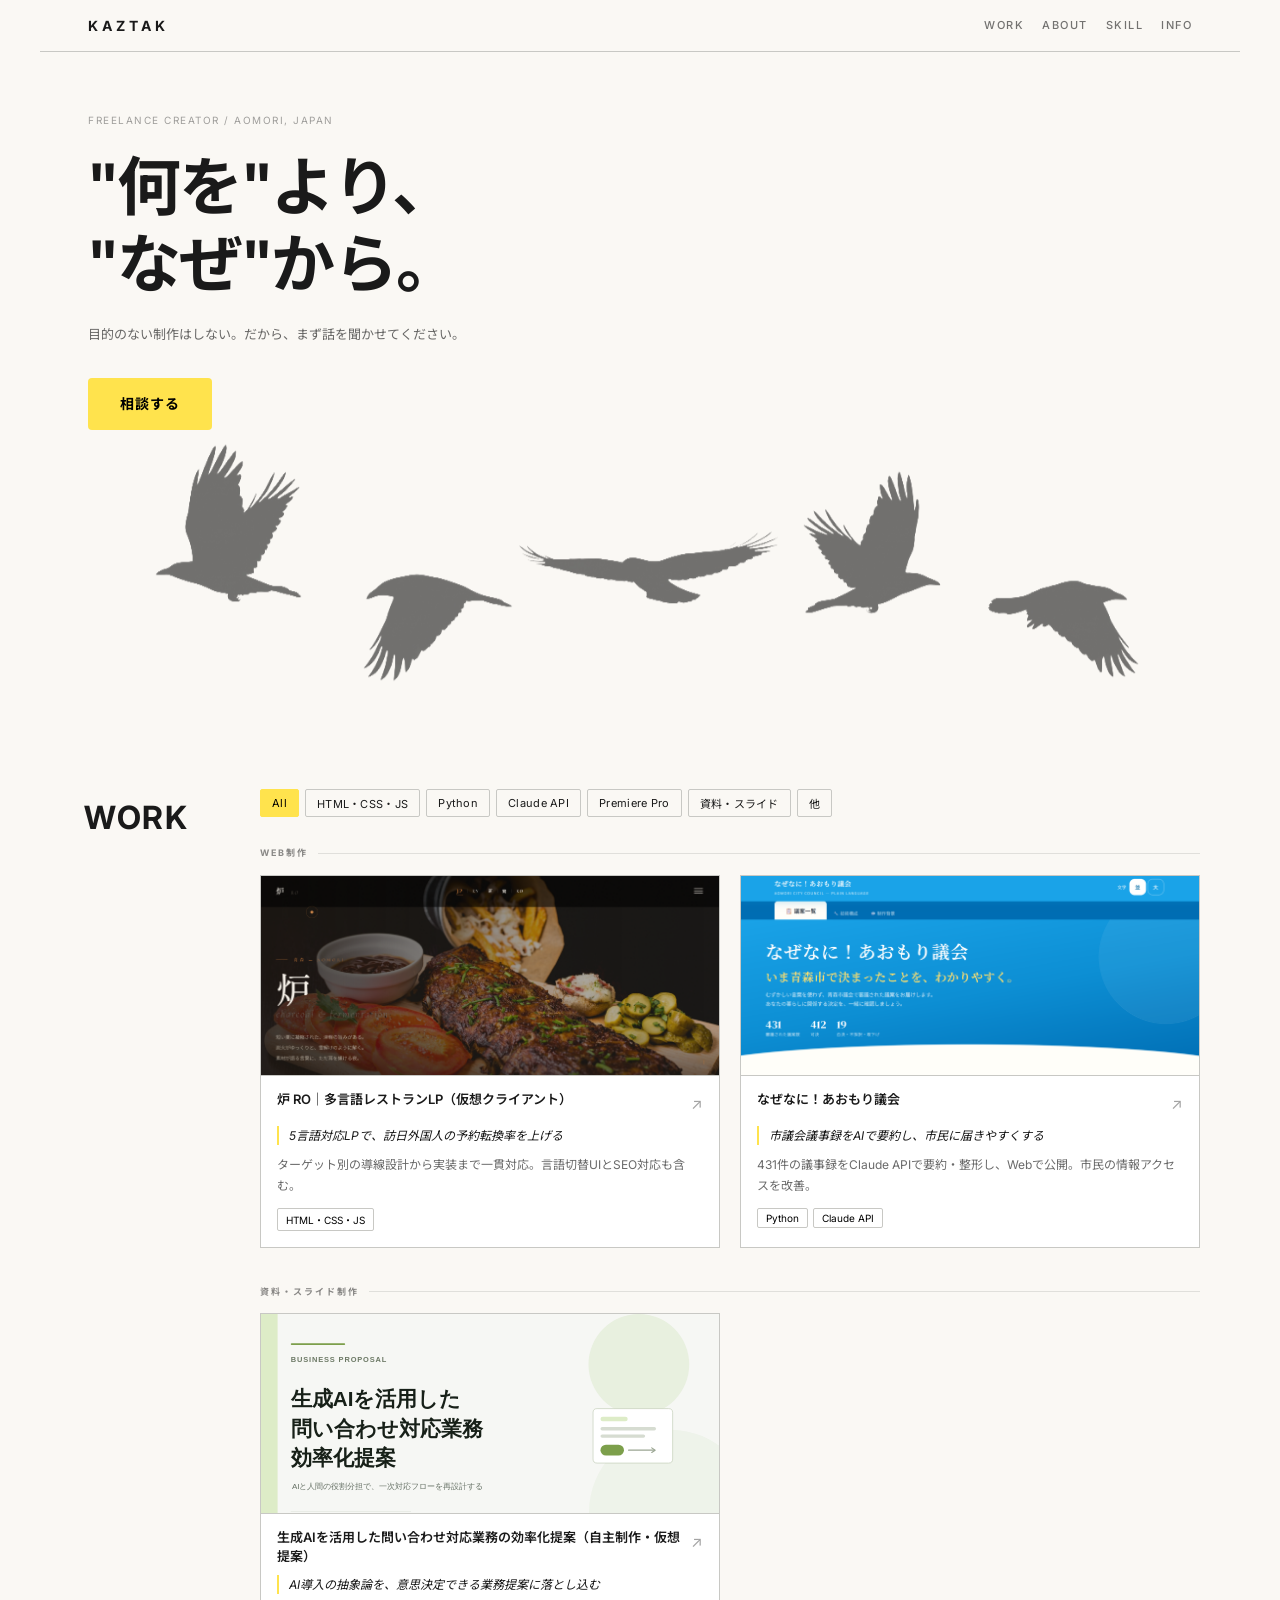
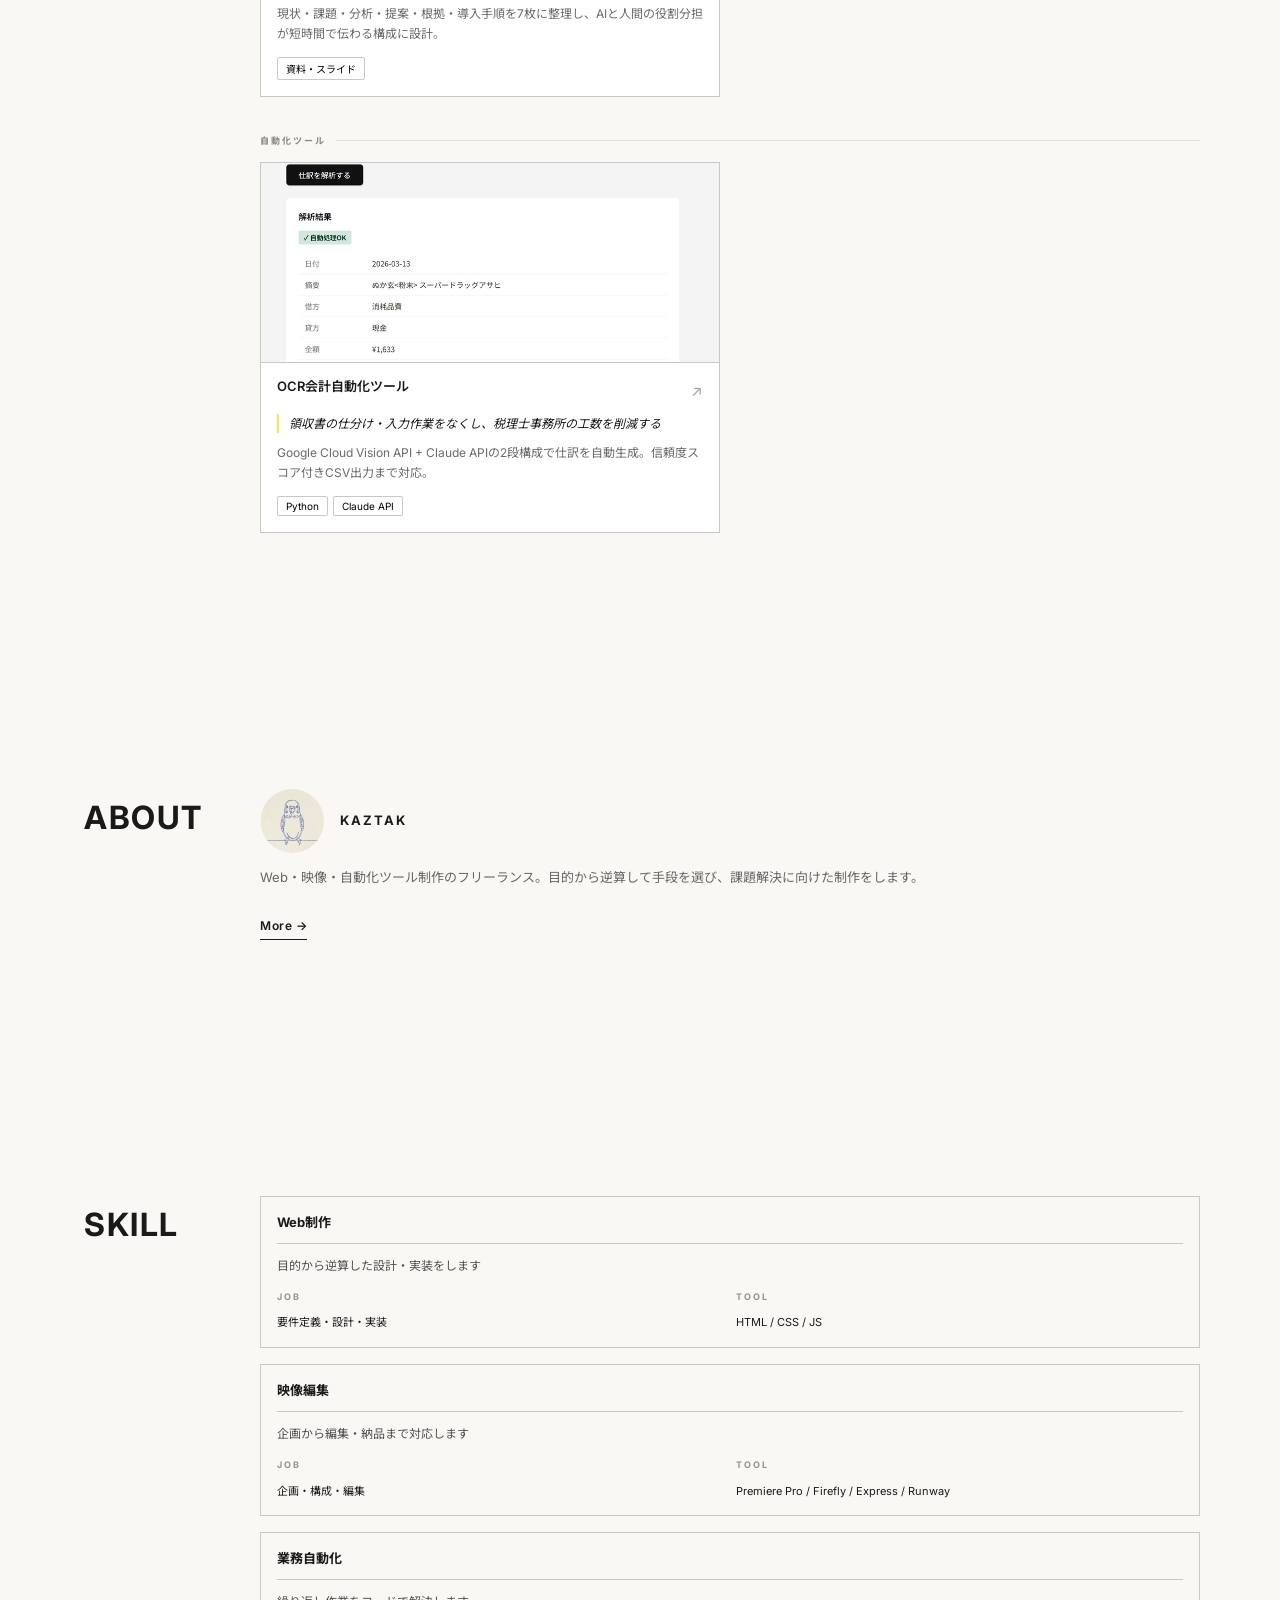
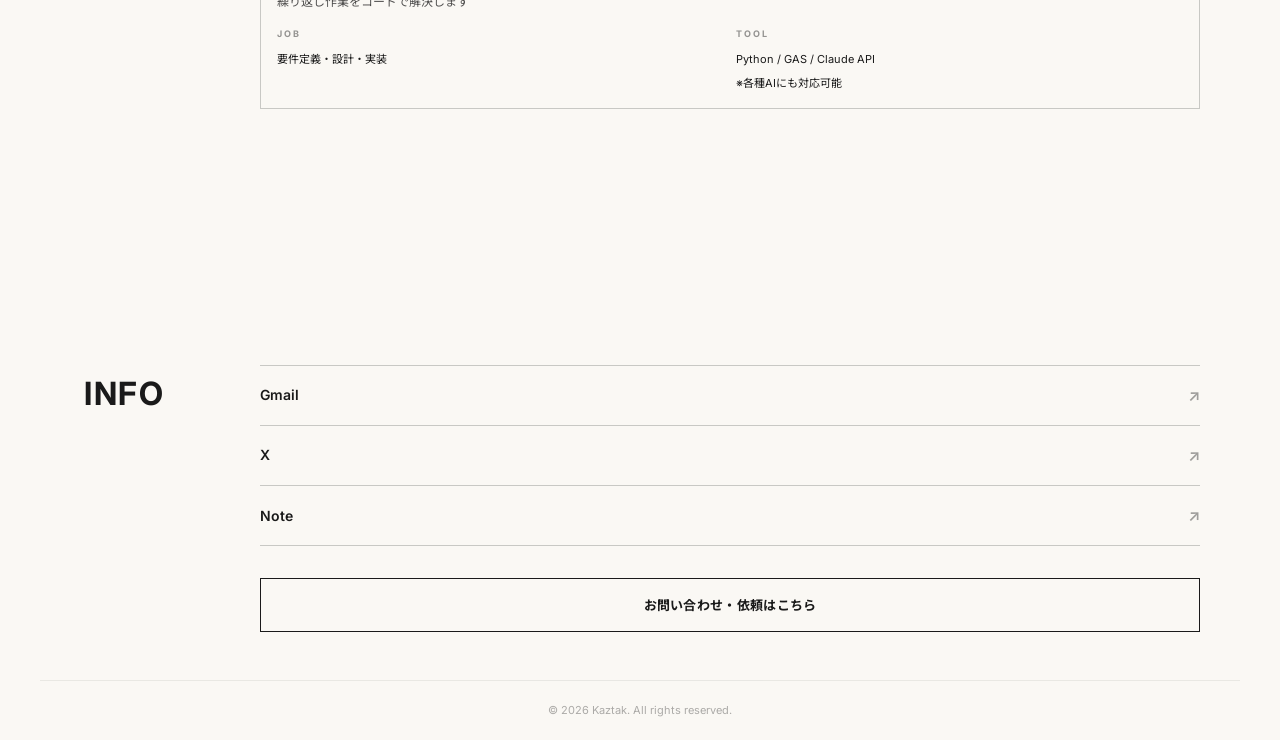
==== commit 1c02dfa5: "portfolio: label AI proposal as hypothetical on work index" ====
--- a/index.html
+++ b/index.html
@@ -129,7 +129,7 @@
                 </div>
                 <div class="card-body">
                   <div class="card-title-row">
-                    <h3 class="card-title">生成AIを活用した問い合わせ対応業務の効率化提案</h3>
+                    <h3 class="card-title">生成AIを活用した問い合わせ対応業務の効率化提案（自主制作・仮想提案）</h3>
                     <a href="work/ai-inquiry-proposal.html" class="card-ext-link" aria-label="生成AI問い合わせ対応提案 詳細ページへ" onclick="event.stopPropagation()">↗</a>
                   </div>
                   <p class="card-challenge">AI導入の抽象論を、意思決定できる業務提案に落とし込む</p>
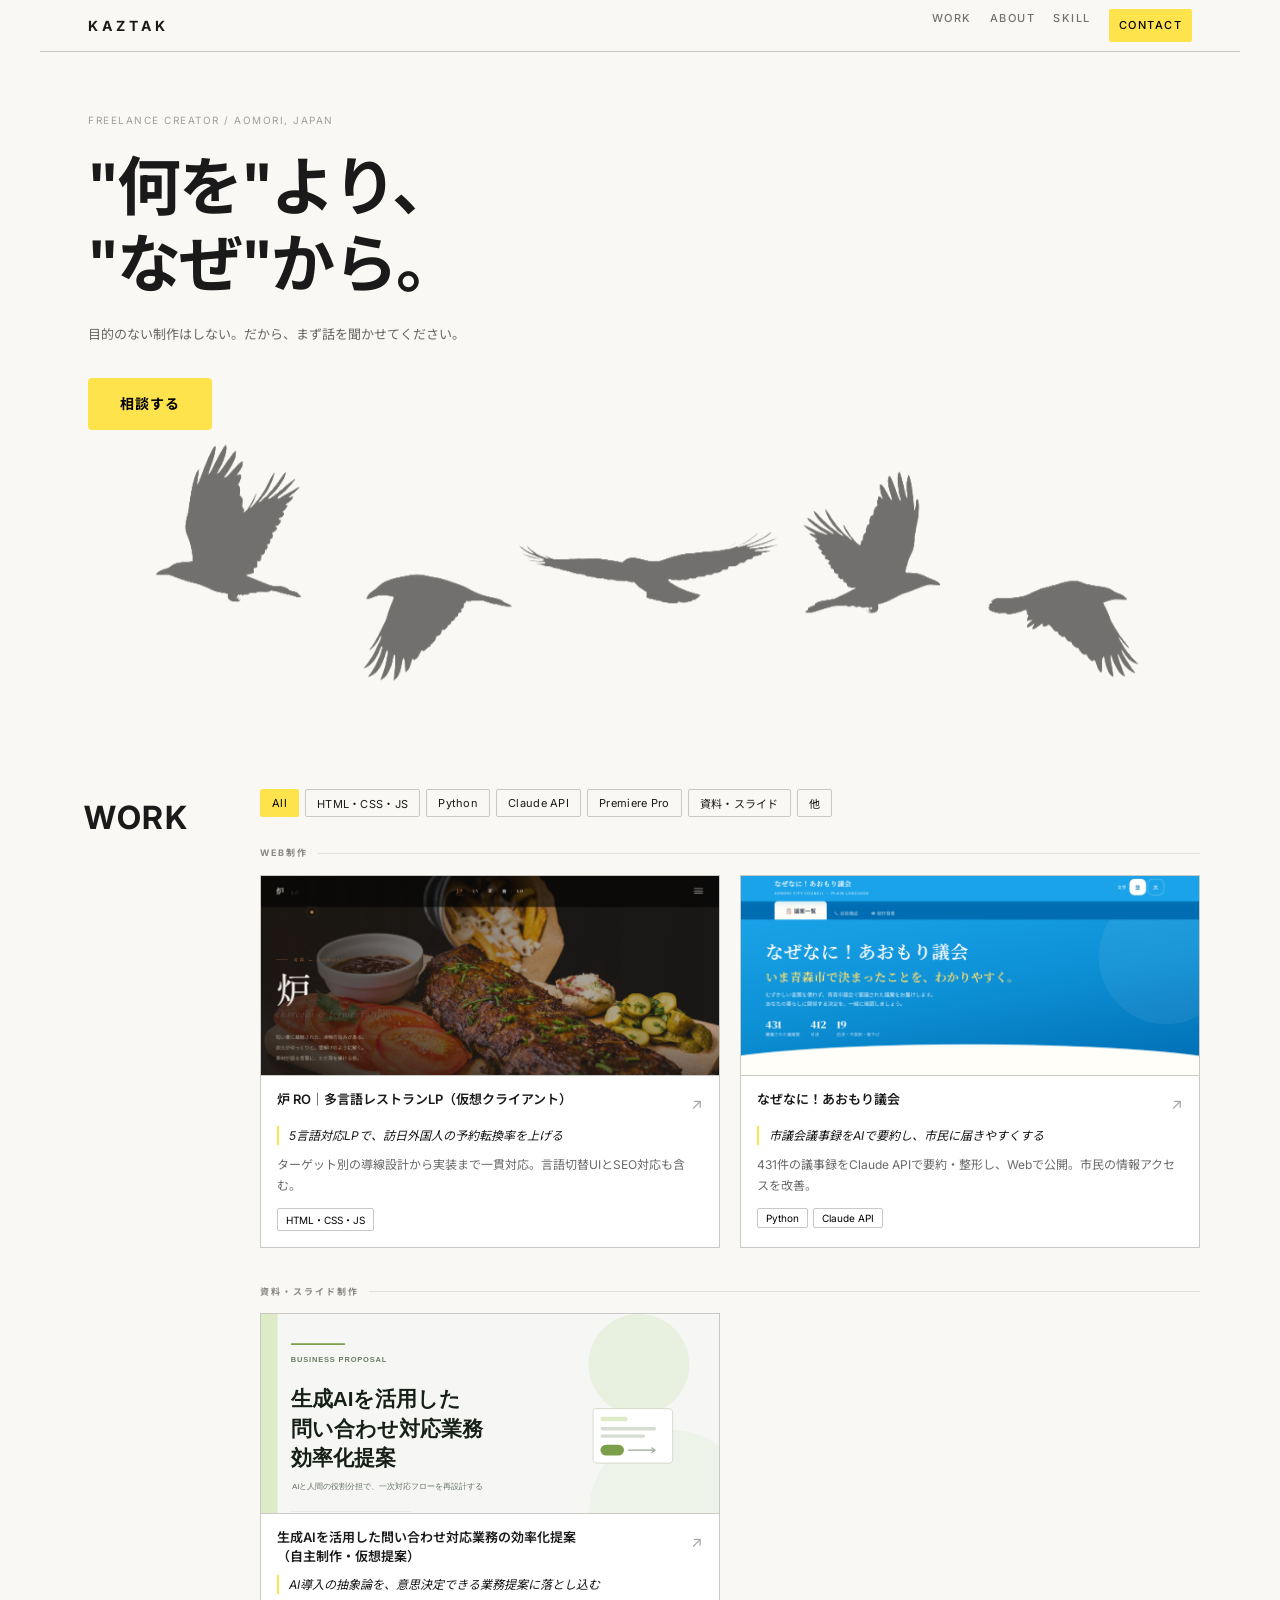
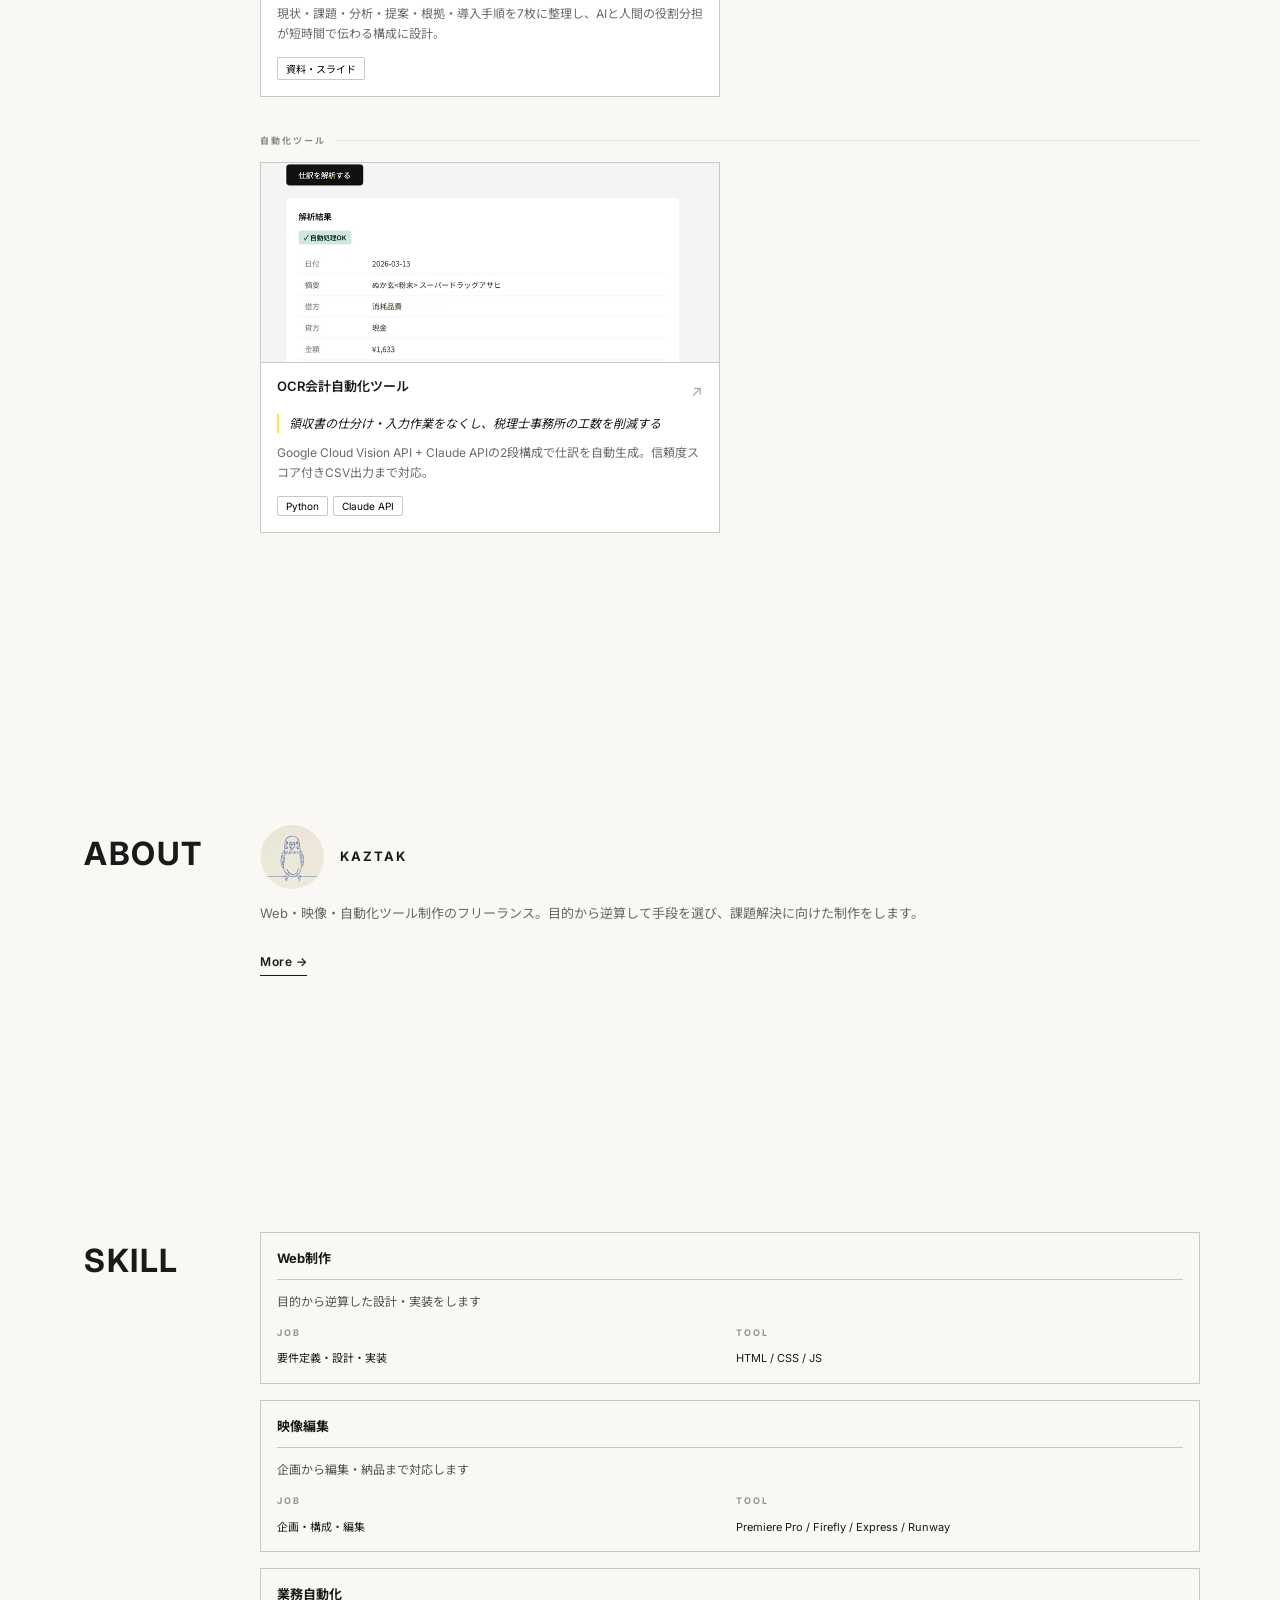
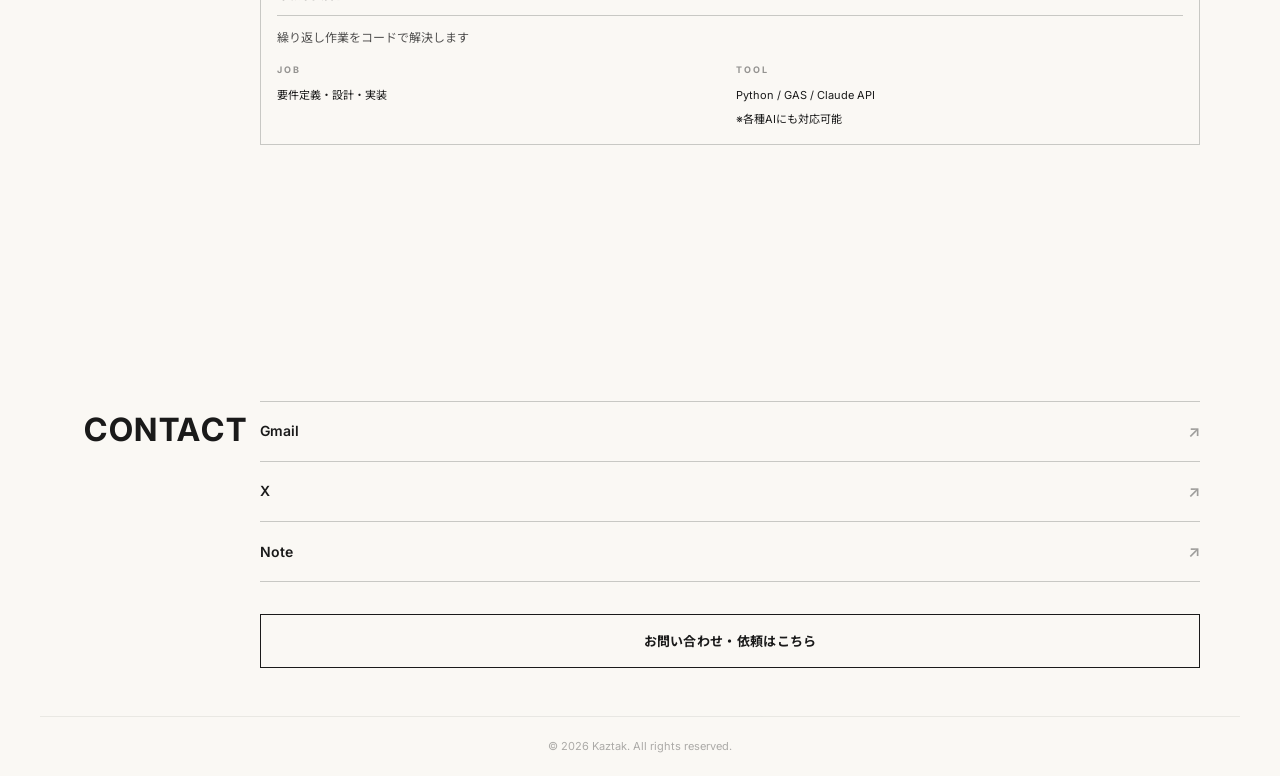
==== commit ae0b903b: "Restructure portfolio index and add confidential client work" ====
--- a/index.html
+++ b/index.html
@@ -9,6 +9,7 @@
   <link rel="preconnect" href="https://fonts.gstatic.com" crossorigin>
   <link href="https://fonts.googleapis.com/css2?family=Inter:wght@400;500;600;700&family=Noto+Sans+JP:wght@400;500;700&display=swap" rel="stylesheet">
   <link rel="stylesheet" href="css/style.css">
+  <link rel="stylesheet" href="css/portfolio-ux.css">
   <link rel="icon" href="image/和紙SNSアイコン.png">
   <script src="js/script.js" defer></script>
 </head>
@@ -32,7 +33,7 @@
       <a href="#work">Work</a>
       <a href="#about">About</a>
       <a href="#skill">Skill</a>
-      <a href="#info">Info</a>
+      <a href="#info" class="nav-cta">Contact</a>
     </div>
   </nav>
 
@@ -129,7 +130,7 @@
                 </div>
                 <div class="card-body">
                   <div class="card-title-row">
-                    <h3 class="card-title">生成AIを活用した問い合わせ対応業務の効率化提案（自主制作・仮想提案）</h3>
+                    <h3 class="card-title">生成AIを活用した問い合わせ対応業務の効率化提案<br><span class="card-title-note">（自主制作・仮想提案）</span></h3>
                     <a href="work/ai-inquiry-proposal.html" class="card-ext-link" aria-label="生成AI問い合わせ対応提案 詳細ページへ" onclick="event.stopPropagation()">↗</a>
                   </div>
                   <p class="card-challenge">AI導入の抽象論を、意思決定できる業務提案に落とし込む</p>
@@ -167,6 +168,39 @@
               </article>
 
             </div><!-- /work-cards -->
+          </div>
+
+          <!-- Category: Client Work / 非公開実績 -->
+          <div class="work-category confidential-category">
+            <div class="category-label">Client Work / 非公開実績</div>
+            <p class="confidential-intro">公開範囲に制約がある実案件も担当しています。現時点では社名・成果物の詳細を掲載せず、業種と担当領域のみ紹介しています。</p>
+            <div class="confidential-list">
+              <div class="confidential-item">
+                <span class="confidential-sector">飲食</span>
+                <div>
+                  <div class="confidential-work-title">LP・ブラウザアプリ設計</div>
+                  <span class="confidential-work-scope">Web設計 / UI設計 / 制作</span>
+                </div>
+                <span class="confidential-status">詳細非公開</span>
+              </div>
+              <div class="confidential-item">
+                <span class="confidential-sector">教育機関</span>
+                <div>
+                  <div class="confidential-work-title">講義資料・動画制作</div>
+                  <span class="confidential-work-scope">資料構成 / スライド制作 / 動画制作</span>
+                </div>
+                <span class="confidential-status">詳細非公開</span>
+              </div>
+              <div class="confidential-item">
+                <span class="confidential-sector">Writing</span>
+                <div>
+                  <div class="confidential-work-title">Webライティング</div>
+                  <span class="confidential-work-scope">構成 / 執筆</span>
+                </div>
+                <span class="confidential-status">詳細非公開</span>
+              </div>
+            </div>
+            <p class="confidential-note">掲載許可を得られた案件は、内容を確認のうえ Works のケーススタディとして順次公開します。</p>
           </div>
 
         </div><!-- /section-content -->
@@ -268,7 +302,7 @@
       <div class="section-wrapper">
 
         <div class="section-label" aria-hidden="true">
-          <span class="section-label-en">Info</span>
+          <span class="section-label-en">Contact</span>
           <span class="section-label-ja">お問い合わせ</span>
         </div>
 
--- a/css/portfolio-ux.css
+++ b/css/portfolio-ux.css
@@ -0,0 +1,278 @@
+/* Portfolio UX additions: navigation, conversion paths, confidential client work */
+
+.nav-links .nav-cta {
+  opacity: 1;
+  background: var(--accent);
+  color: var(--accent-text);
+  padding: 7px 10px;
+  border-radius: 2px;
+}
+
+.nav-links .nav-cta:hover {
+  background: var(--hover);
+  color: #fff;
+}
+
+.card-title-note {
+  display: inline-block;
+  margin-top: 2px;
+}
+
+/* Confidential client work */
+.confidential-category {
+  margin-top: 52px;
+}
+
+.confidential-intro {
+  font-size: 13px;
+  line-height: 1.9;
+  opacity: 0.72;
+  margin-bottom: 18px;
+  max-width: 720px;
+}
+
+.confidential-list {
+  border-top: 1px solid var(--border);
+}
+
+.confidential-item {
+  display: grid;
+  grid-template-columns: 110px 1fr auto;
+  gap: 18px;
+  align-items: center;
+  padding: 16px 0;
+  border-bottom: 1px solid var(--border);
+}
+
+.confidential-sector {
+  font-size: 10px;
+  font-weight: 700;
+  letter-spacing: 0.12em;
+  text-transform: uppercase;
+  opacity: 0.5;
+}
+
+.confidential-work-title {
+  font-size: 13px;
+  font-weight: 600;
+}
+
+.confidential-work-scope {
+  display: block;
+  margin-top: 3px;
+  font-size: 11px;
+  line-height: 1.65;
+  opacity: 0.58;
+}
+
+.confidential-status {
+  font-size: 10px;
+  padding: 4px 8px;
+  border: 1px solid var(--border);
+  white-space: nowrap;
+  opacity: 0.65;
+}
+
+.confidential-note {
+  margin-top: 14px;
+  font-size: 11px;
+  line-height: 1.7;
+  opacity: 0.48;
+}
+
+/* Shared detail-page conversion structure */
+.case-actions {
+  padding: 24px var(--pad);
+  border-bottom: 1px solid var(--border);
+  display: flex;
+  justify-content: space-between;
+  gap: 24px;
+  align-items: center;
+  background: rgba(255, 227, 77, 0.08);
+}
+
+.case-actions-label {
+  font-size: 9px;
+  font-weight: 700;
+  letter-spacing: 2px;
+  text-transform: uppercase;
+  opacity: 0.45;
+  margin-bottom: 5px;
+}
+
+.case-actions-text {
+  font-size: 13px;
+  line-height: 1.65;
+  font-weight: 600;
+}
+
+.case-actions-buttons {
+  display: flex;
+  flex-wrap: wrap;
+  gap: 10px;
+  align-items: center;
+  justify-content: flex-end;
+  flex-shrink: 0;
+}
+
+.case-secondary-link {
+  display: inline-flex;
+  align-items: center;
+  padding: 12px 16px;
+  border: 1px solid var(--text);
+  font-size: 12px;
+  font-weight: 600;
+  transition: all 0.2s;
+}
+
+.case-secondary-link:hover {
+  background: var(--text);
+  color: var(--bg);
+}
+
+.case-inline-cta {
+  margin-top: 24px;
+  padding: 18px 20px;
+  border: 1px solid var(--border);
+  display: flex;
+  justify-content: space-between;
+  gap: 18px;
+  align-items: center;
+  background: #fff;
+}
+
+.case-inline-cta p {
+  font-size: 12px;
+  line-height: 1.75;
+  opacity: 0.72;
+}
+
+.case-inline-cta a {
+  flex-shrink: 0;
+  font-size: 12px;
+  font-weight: 700;
+  border-bottom: 1px solid currentColor;
+}
+
+.case-inline-cta a:hover {
+  color: var(--hover);
+}
+
+.case-final-cta {
+  padding: 48px var(--pad);
+  border-top: 1px solid var(--border);
+  border-bottom: 1px solid var(--border);
+  display: grid;
+  grid-template-columns: 1fr auto;
+  gap: 28px;
+  align-items: center;
+}
+
+.case-final-kicker {
+  font-size: 9px;
+  font-weight: 700;
+  letter-spacing: 2px;
+  text-transform: uppercase;
+  opacity: 0.4;
+  margin-bottom: 8px;
+}
+
+.case-final-title {
+  font-size: 20px;
+  font-weight: 700;
+  line-height: 1.45;
+  margin-bottom: 6px;
+}
+
+.case-final-text {
+  font-size: 12px;
+  line-height: 1.8;
+  opacity: 0.62;
+}
+
+.case-pagination {
+  padding: 22px var(--pad) 42px;
+  display: flex;
+  justify-content: space-between;
+  align-items: flex-start;
+  gap: 20px;
+}
+
+.case-pagination a {
+  font-size: 12px;
+  font-weight: 600;
+  transition: color 0.2s;
+}
+
+.case-pagination a:hover {
+  color: var(--hover);
+}
+
+.case-next-link {
+  text-align: right;
+  max-width: 60%;
+}
+
+.case-next-link span {
+  display: block;
+  margin-bottom: 3px;
+  font-size: 9px;
+  letter-spacing: 1.5px;
+  text-transform: uppercase;
+  opacity: 0.42;
+}
+
+@media (max-width: 768px) {
+  .nav-links {
+    gap: 10px;
+  }
+
+  .nav-links a {
+    font-size: 9px;
+    letter-spacing: 0.8px;
+  }
+
+  .nav-links a:nth-child(2),
+  .nav-links a:nth-child(3) {
+    display: none;
+  }
+
+  .nav-links .nav-cta {
+    display: inline-flex;
+  }
+
+  .confidential-item {
+    grid-template-columns: 72px 1fr;
+    gap: 12px;
+  }
+
+  .confidential-status {
+    grid-column: 2;
+    justify-self: start;
+  }
+
+  .case-actions {
+    flex-direction: column;
+    align-items: flex-start;
+    padding: 20px var(--pad);
+  }
+
+  .case-actions-buttons {
+    width: 100%;
+    justify-content: flex-start;
+  }
+
+  .case-inline-cta {
+    flex-direction: column;
+    align-items: flex-start;
+  }
+
+  .case-final-cta {
+    grid-template-columns: 1fr;
+    padding: 32px var(--pad);
+  }
+
+  .case-pagination {
+    padding-bottom: 30px;
+  }
+}
